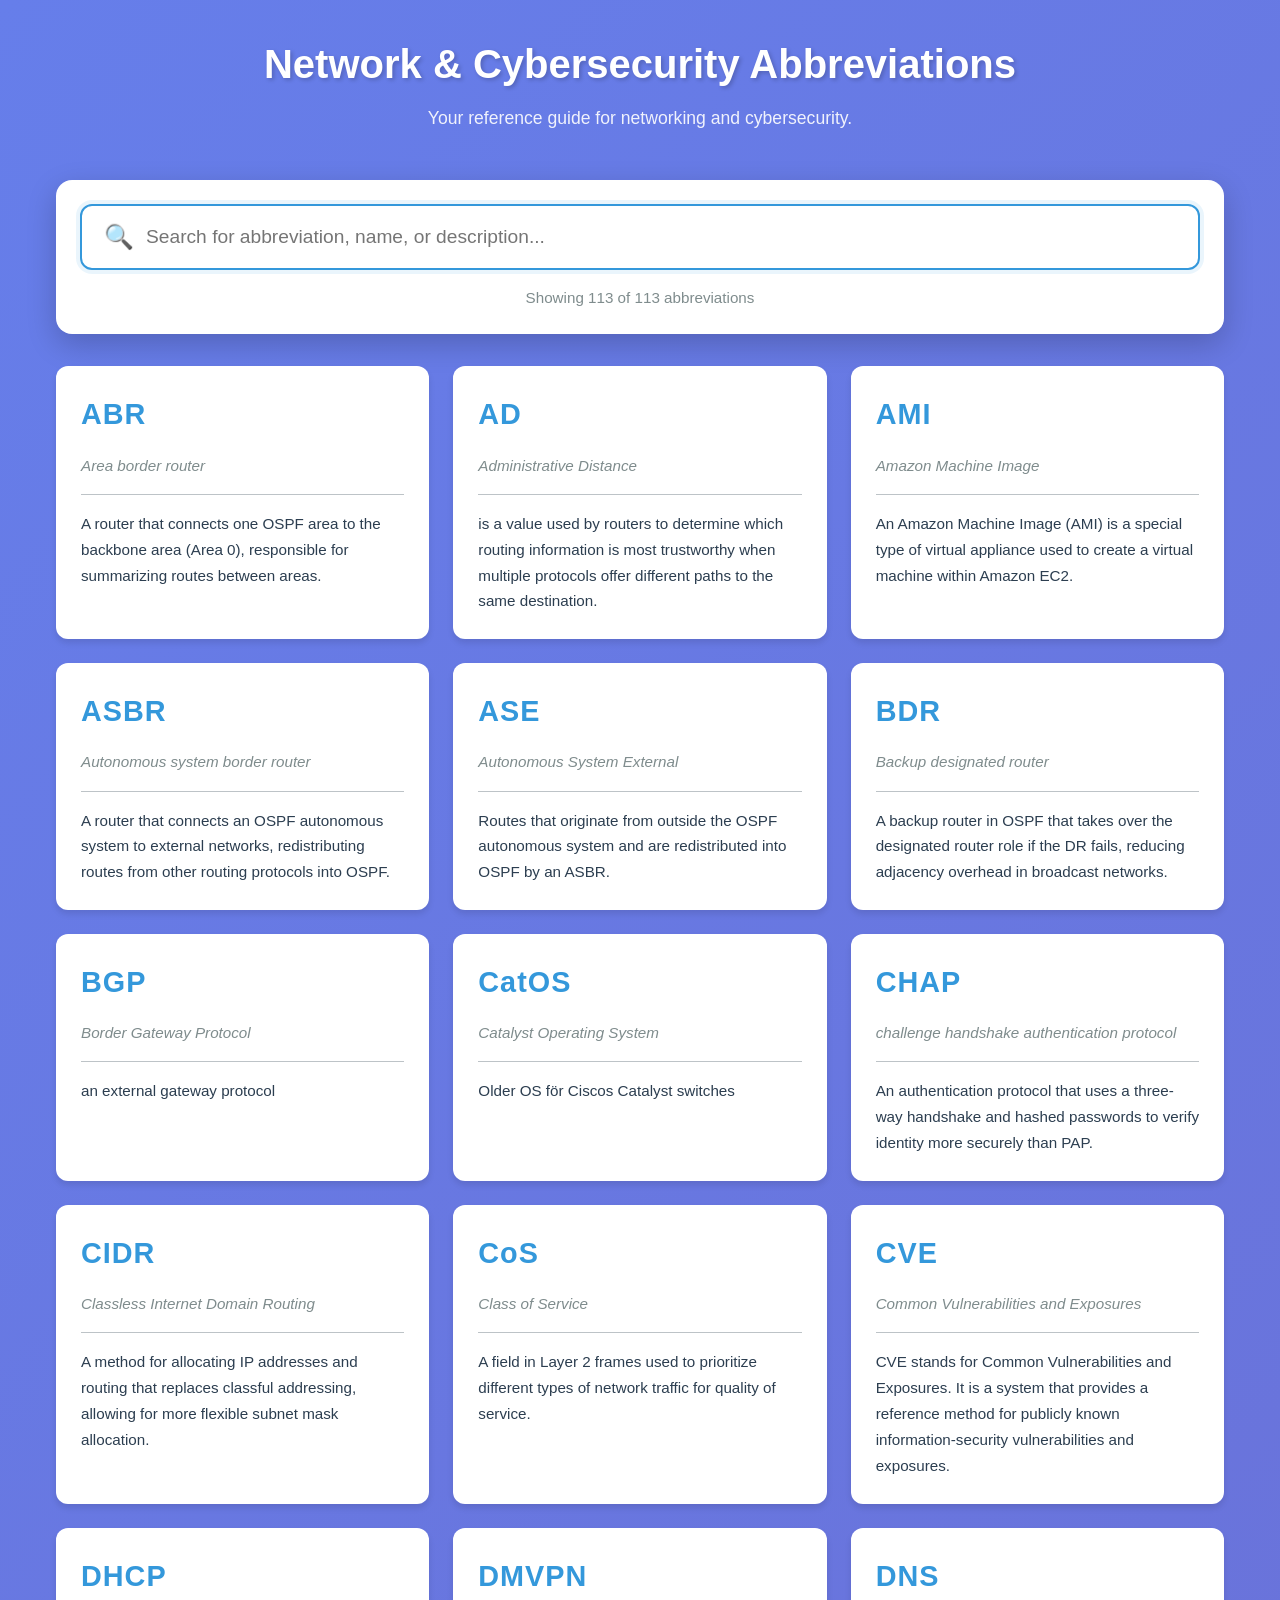
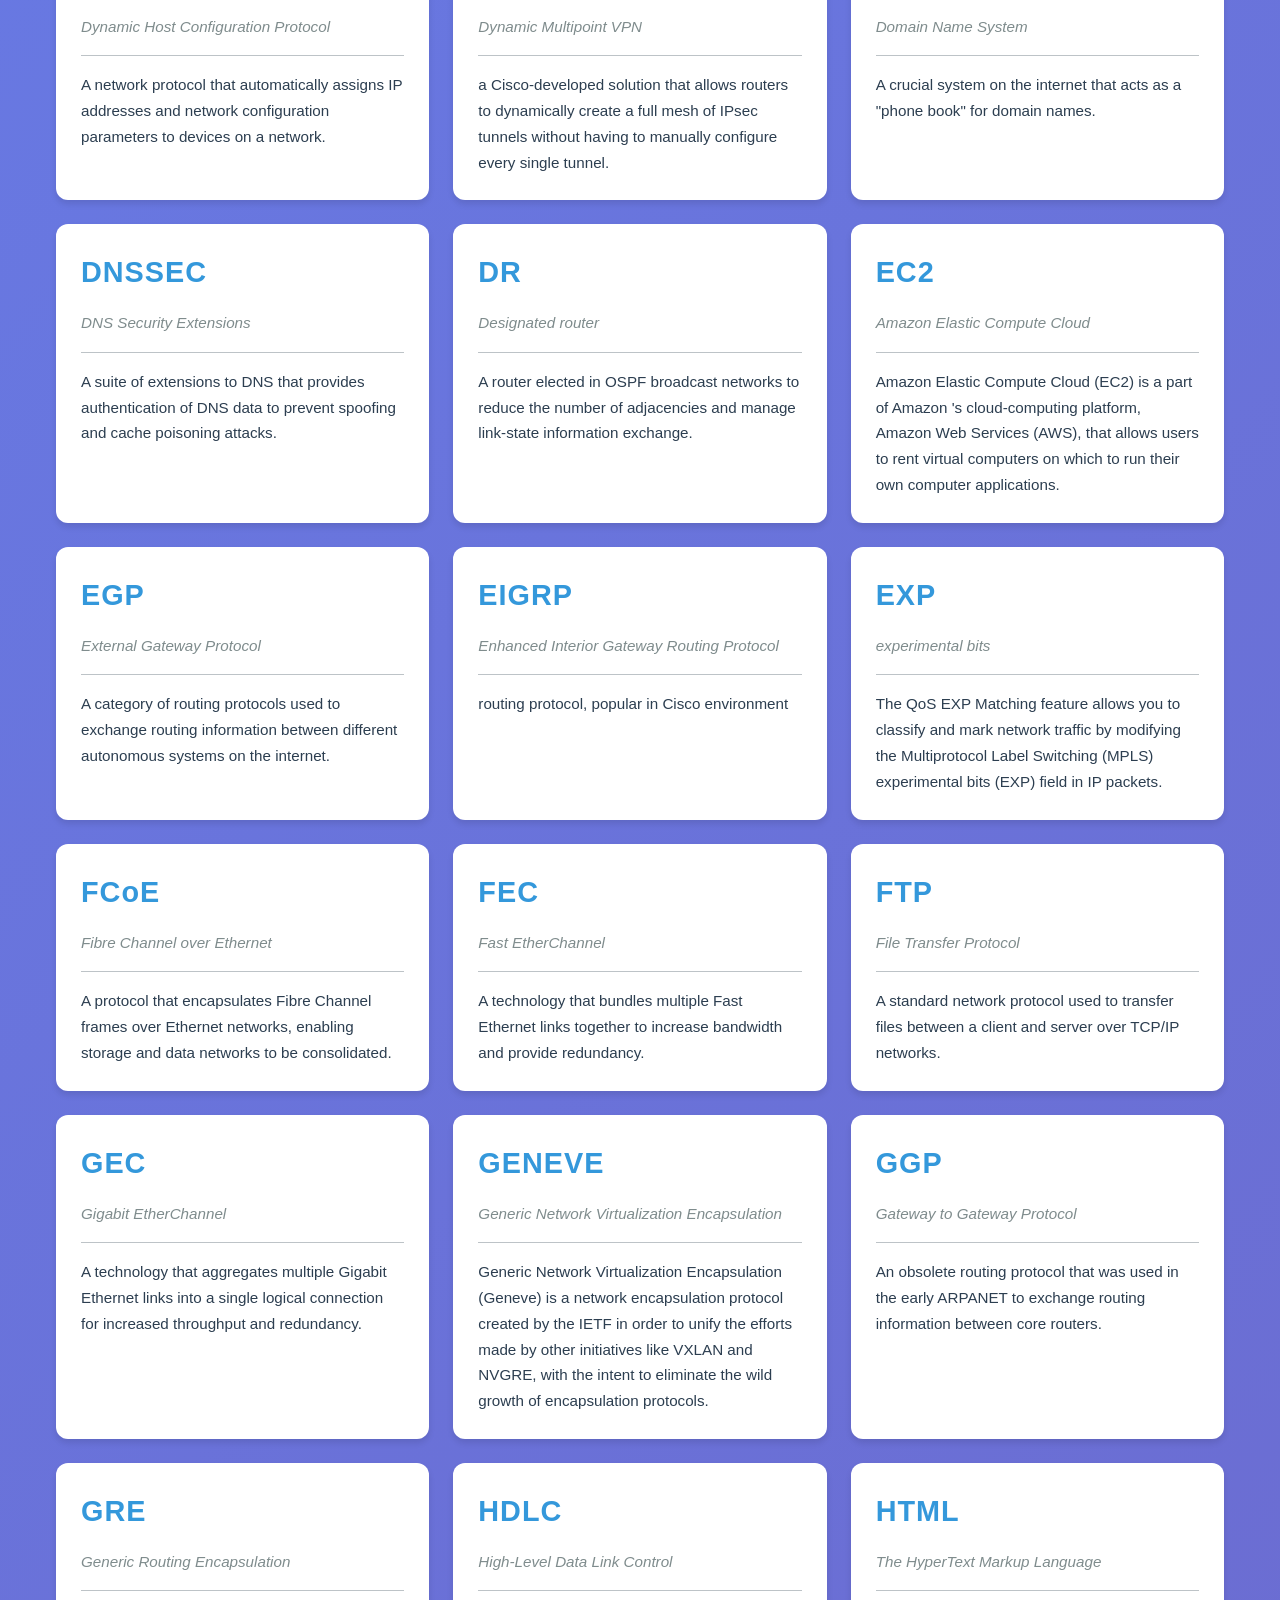
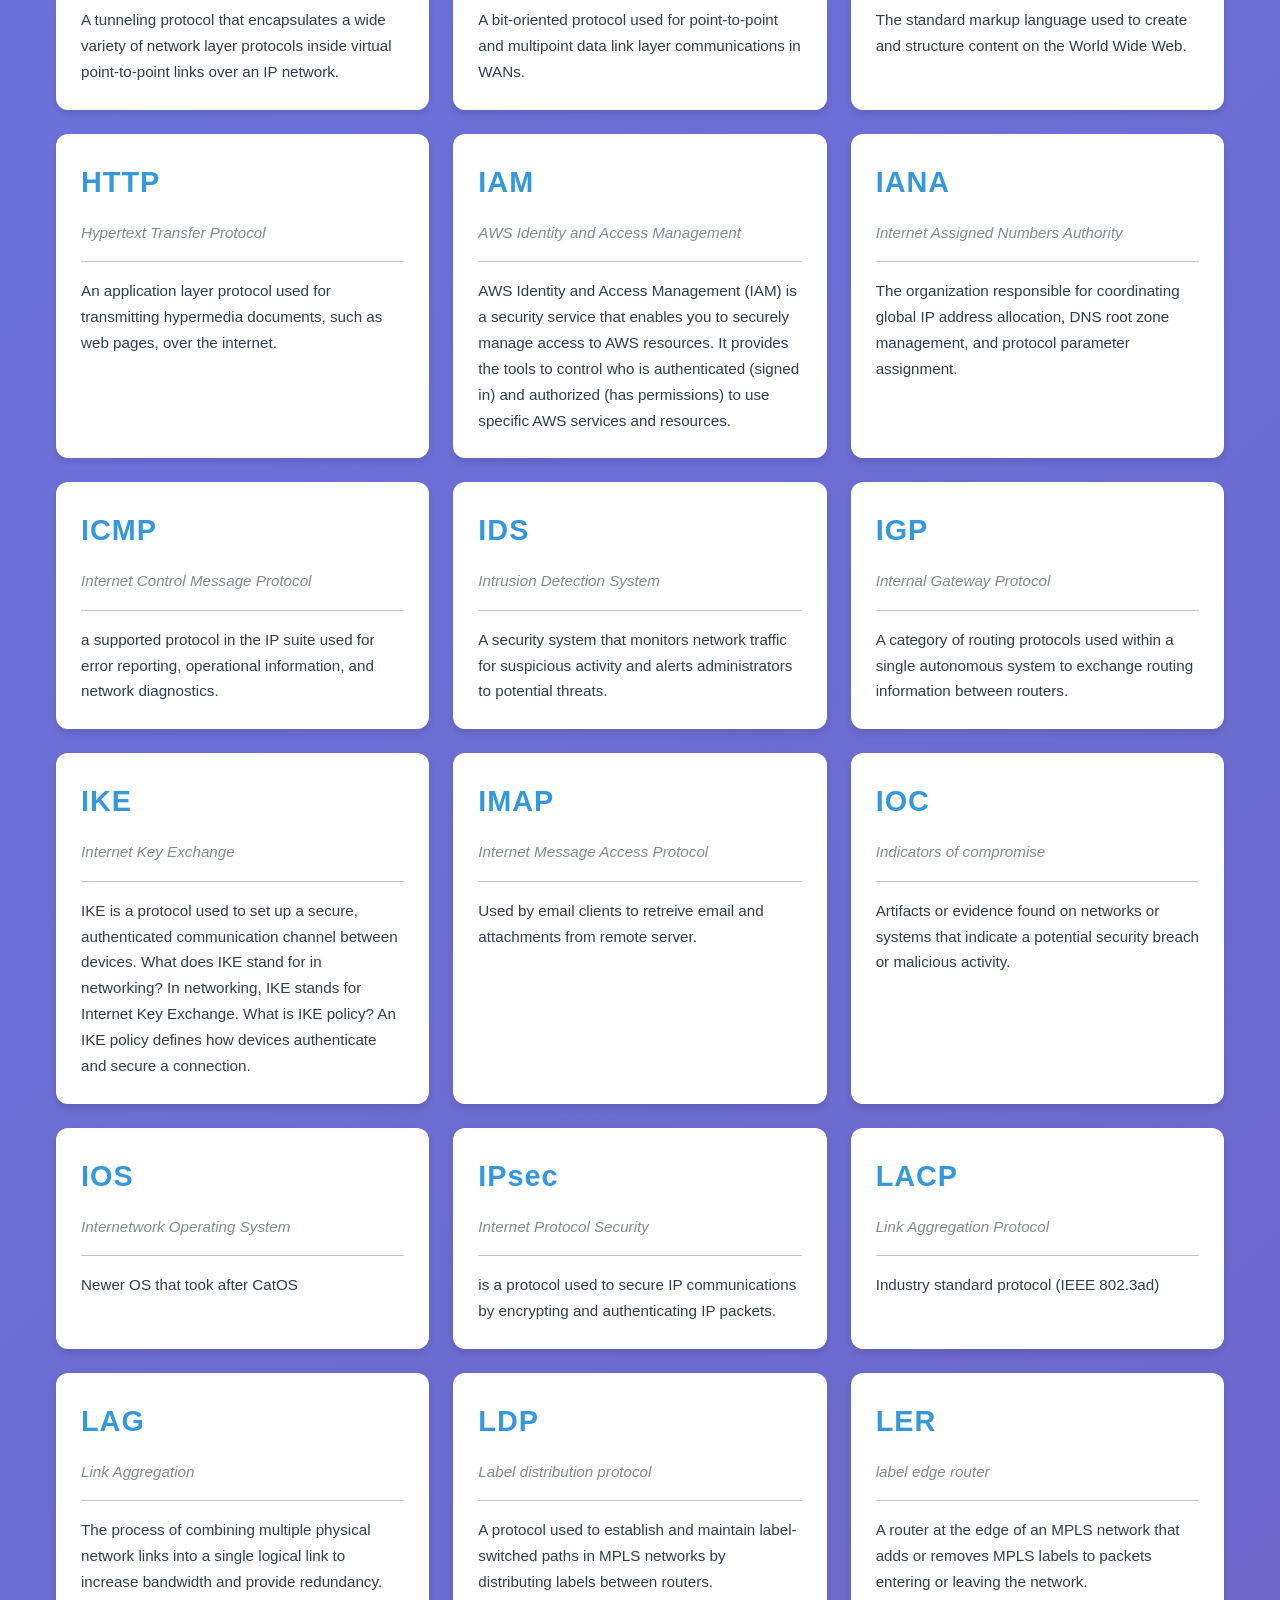
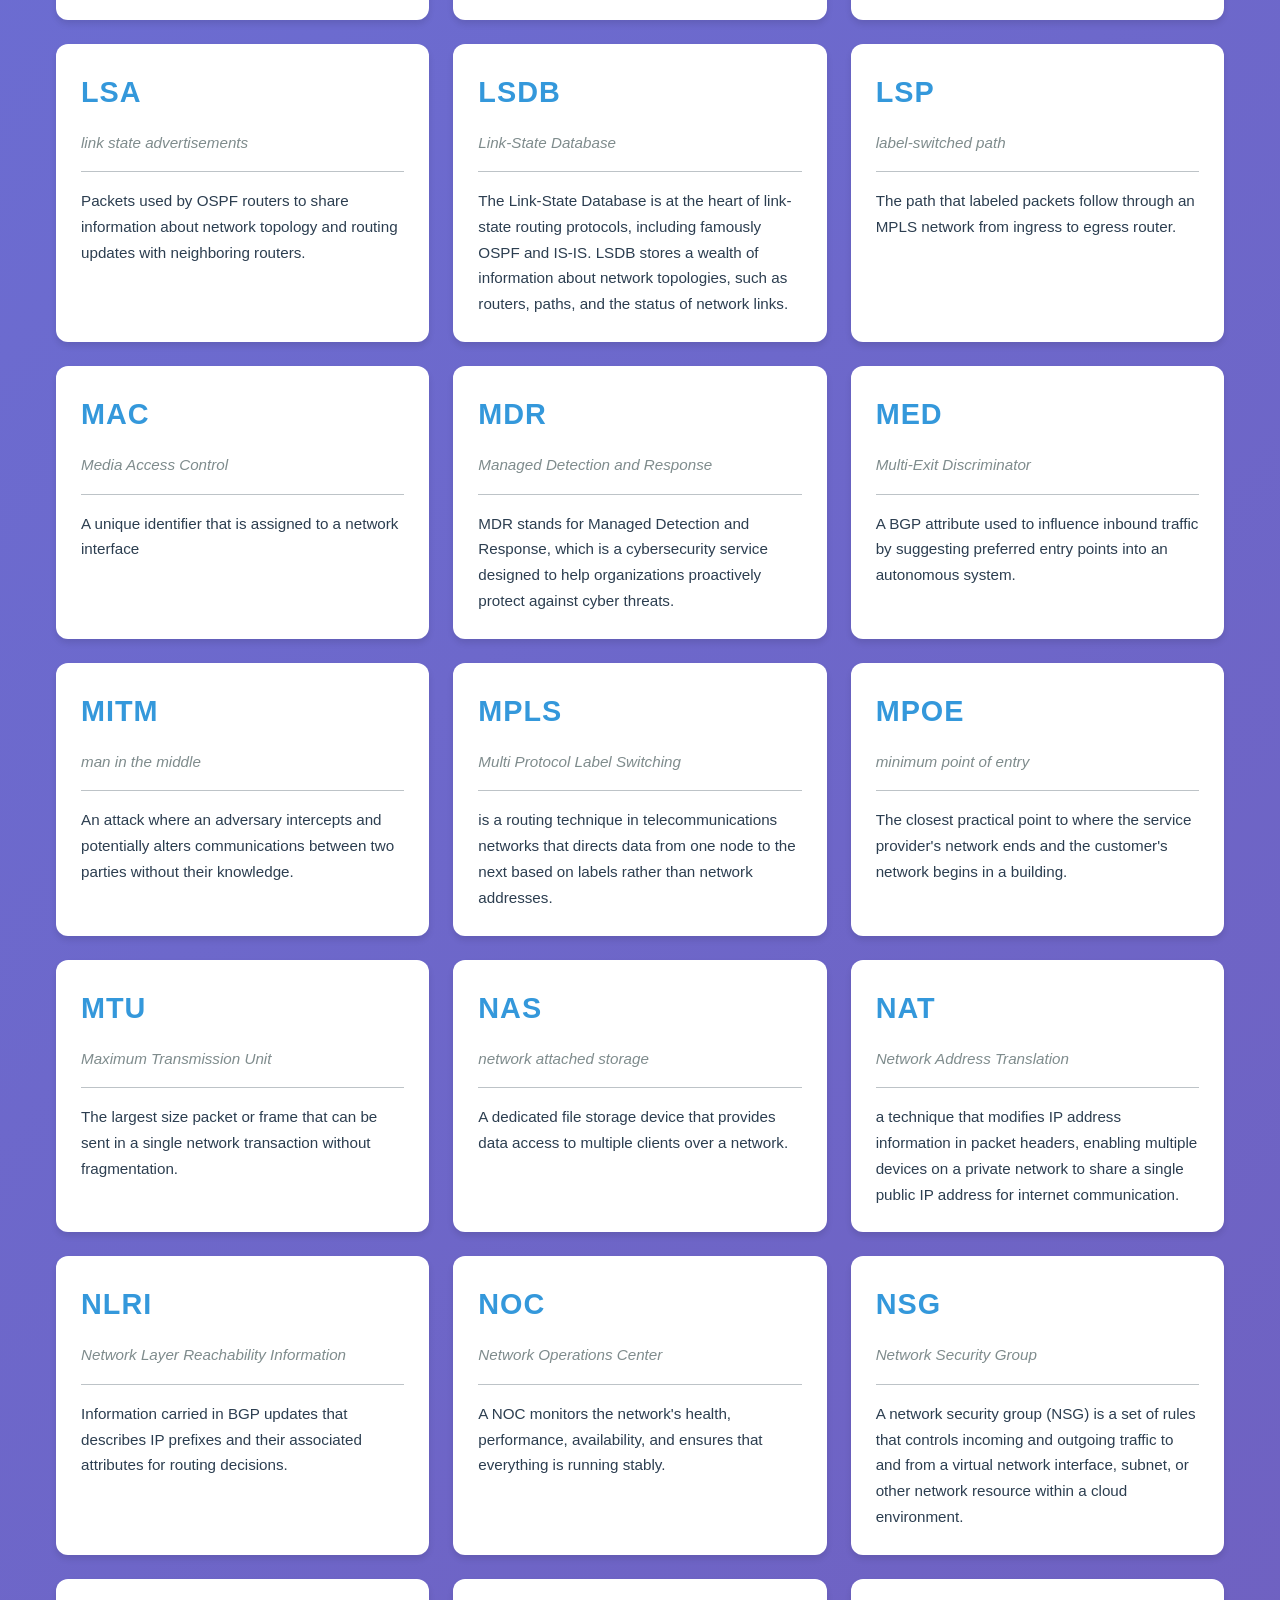
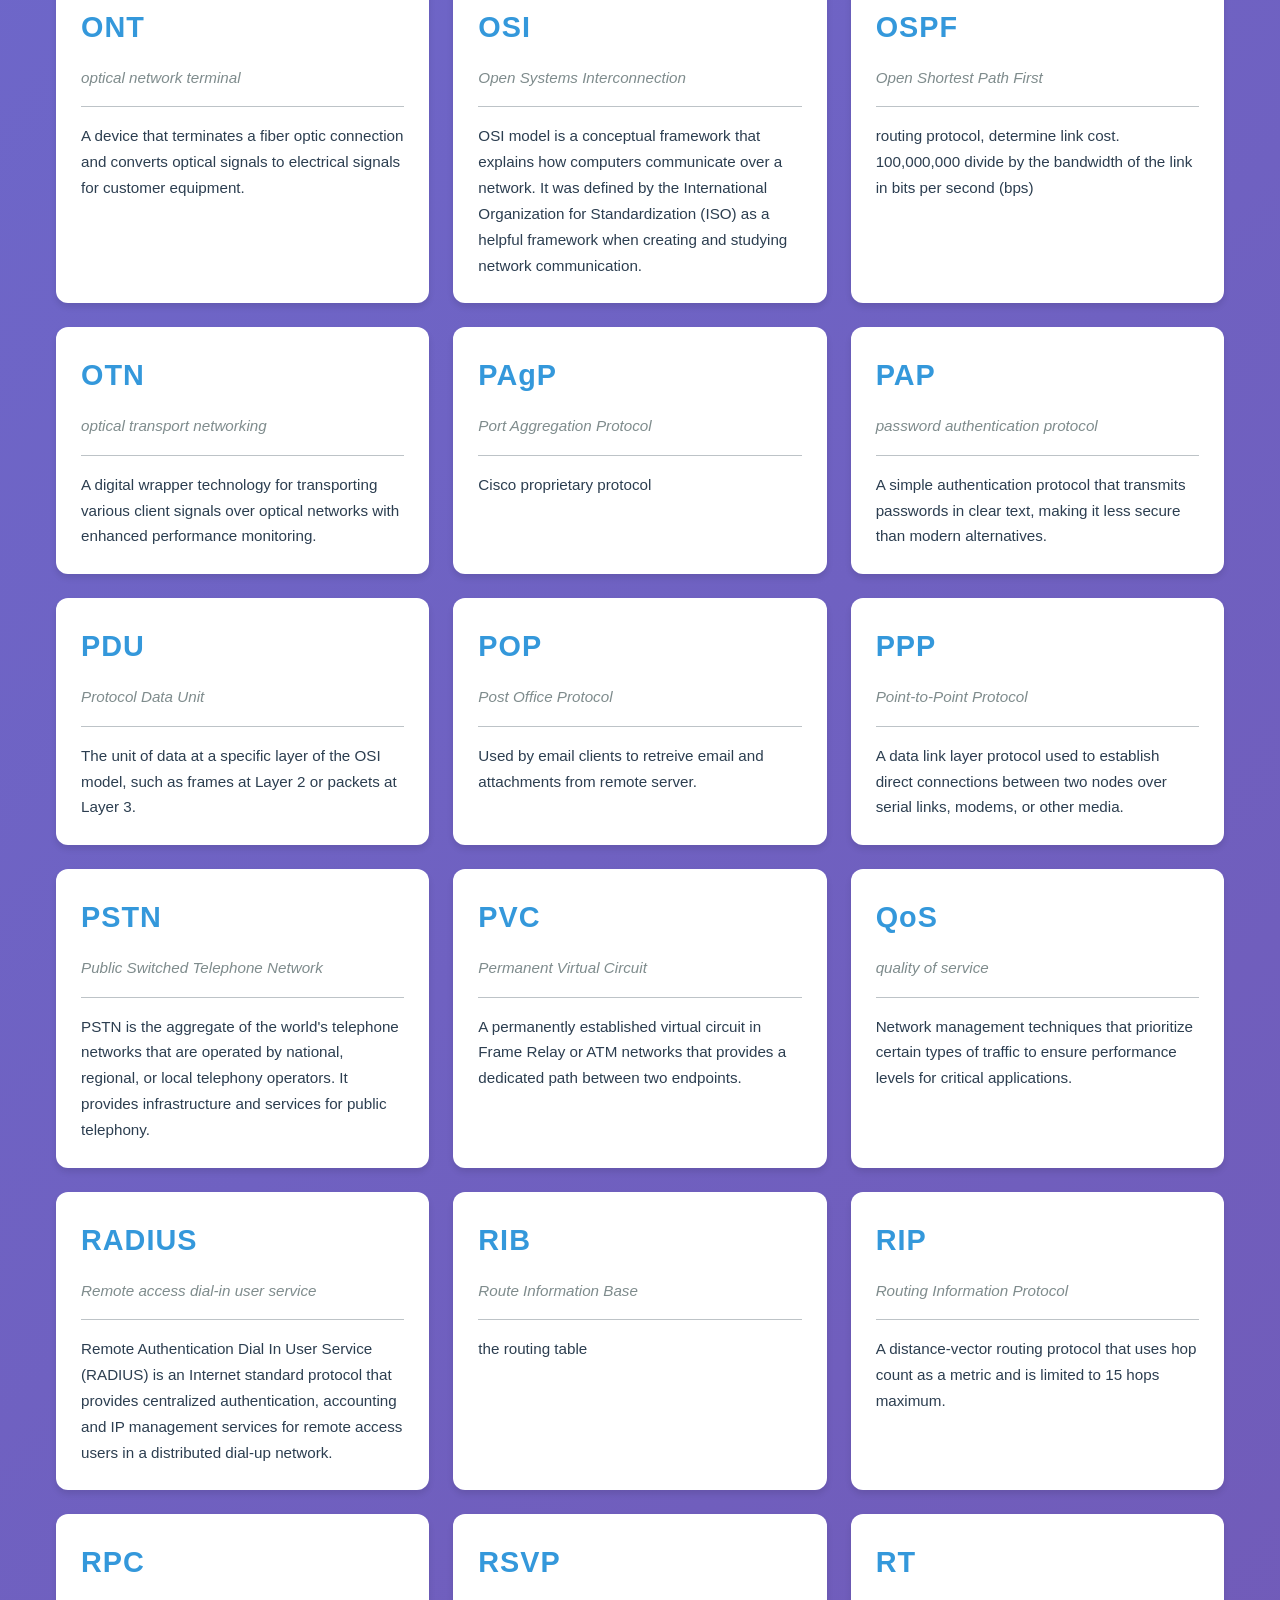
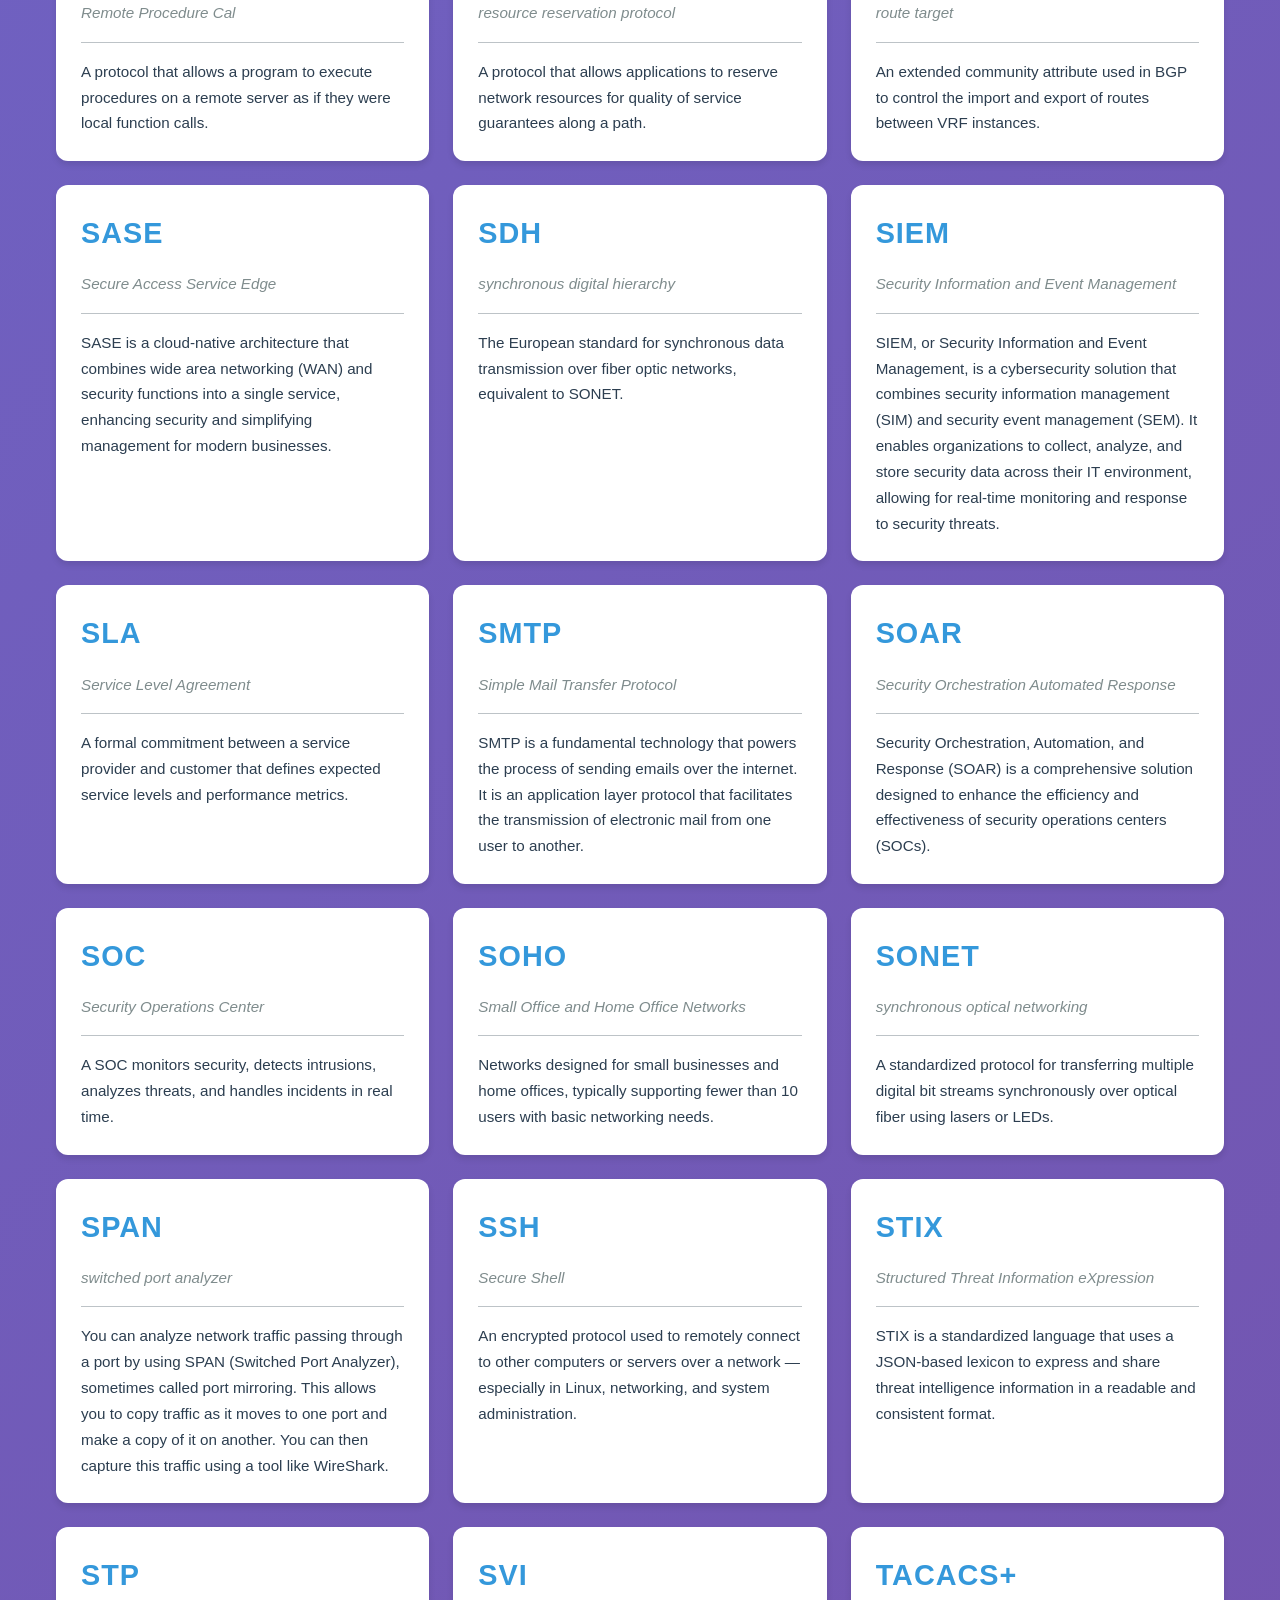
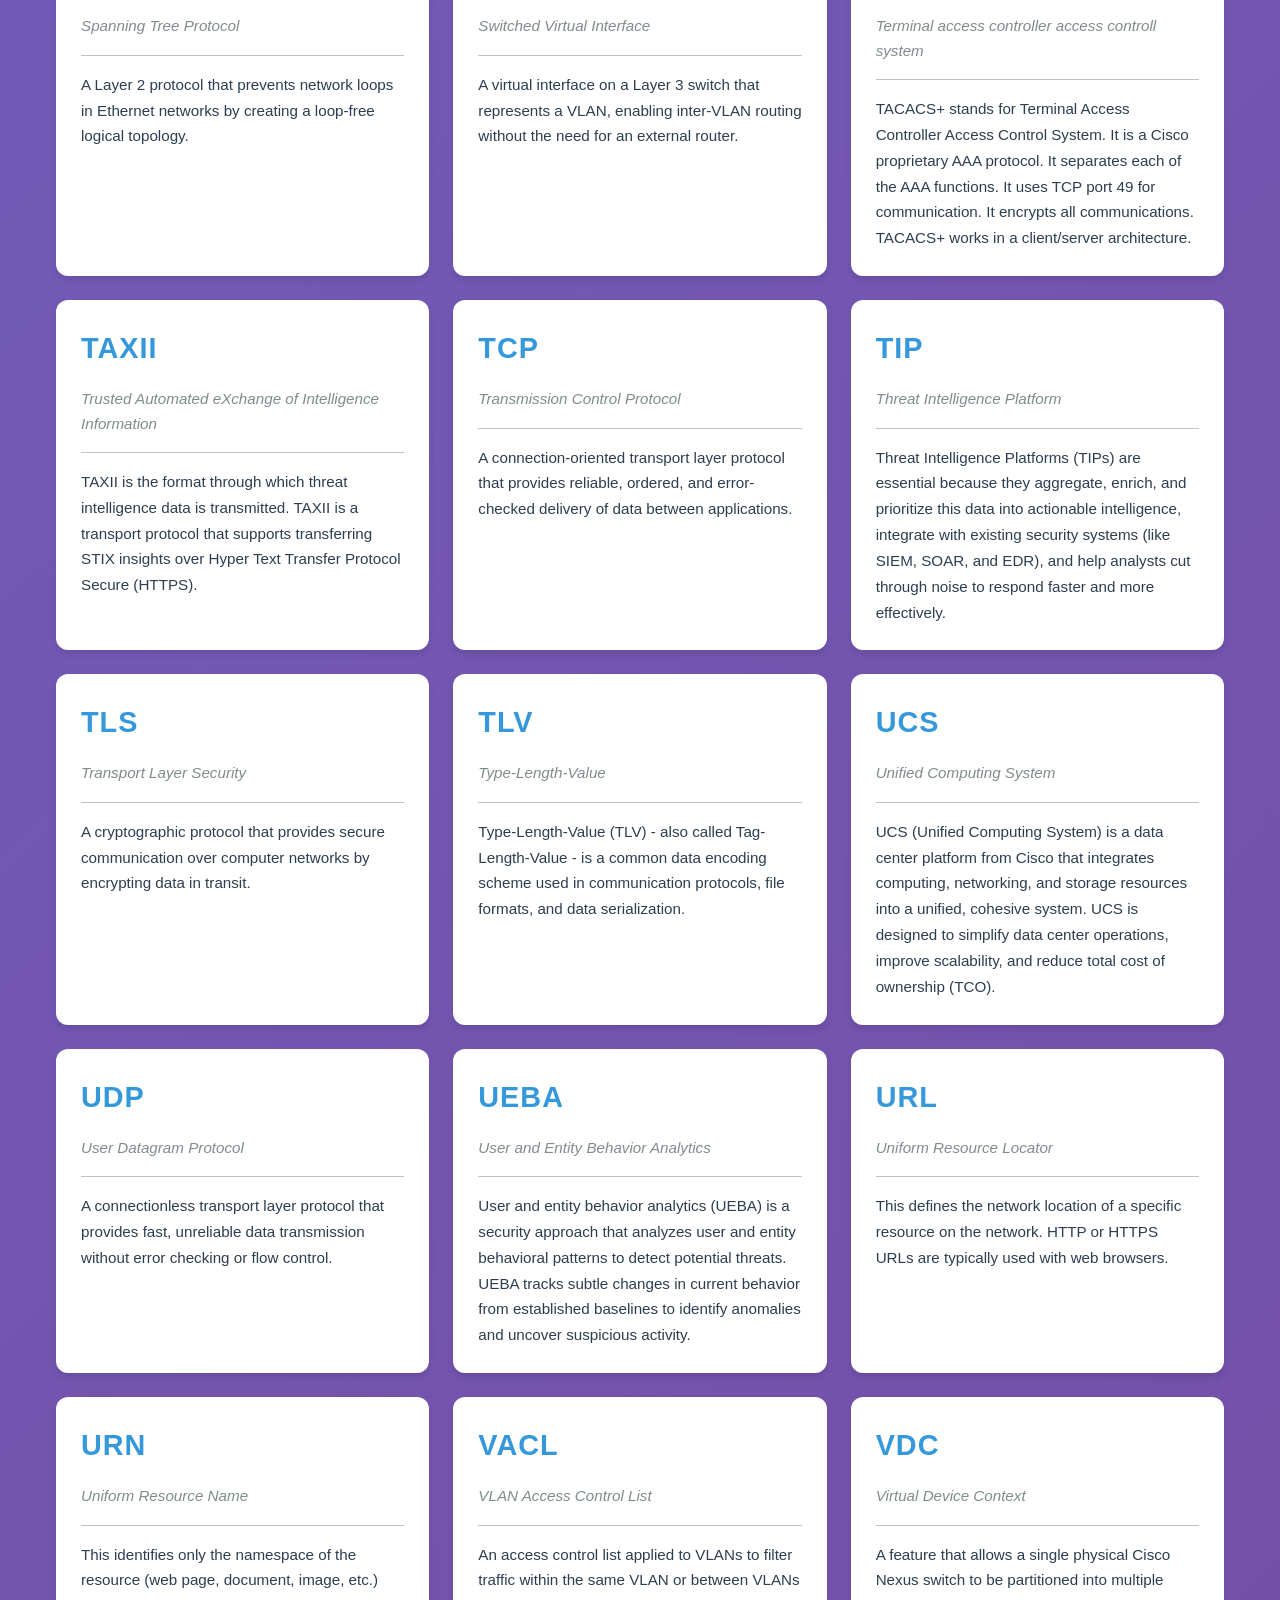
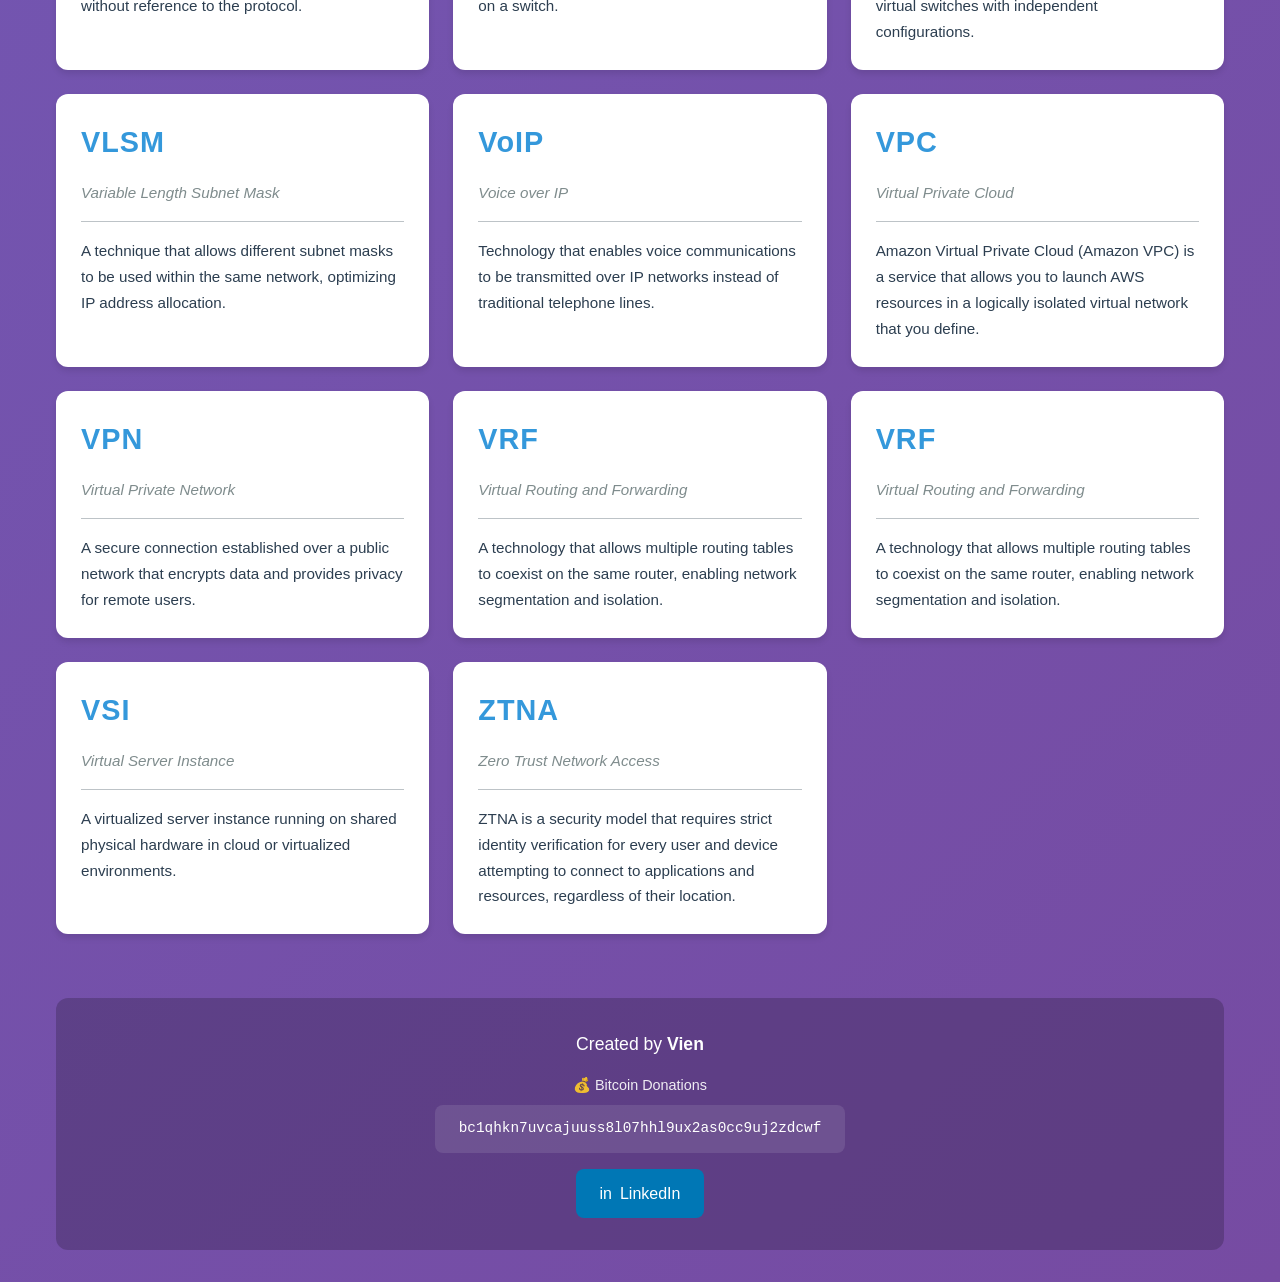
==== index2.html @ 2eff8851 "Added index2.html without js frameworks" ====
<!DOCTYPE html>
<html lang="en">
<head>
    <meta charset="UTF-8">
    <meta name="viewport" content="width=device-width, initial-scale=1.0">
    <meta name="description" content="Search and find explanations of networking and cybersecurity abbreviations. Your complete reference guide.">
    <title>Network & Cybersecurity Abbreviations</title>
    <style>
        * {
            margin: 0;
            padding: 0;
            box-sizing: border-box;
        }

        :root {
            --primary-color: #2c3e50;
            --secondary-color: #34495e;
            --accent-color: #3498db;
            --background: #ecf0f1;
            --card-background: #ffffff;
            --text-primary: #2c3e50;
            --text-secondary: #7f8c8d;
            --border-color: #bdc3c7;
            --shadow: rgba(0, 0, 0, 0.1);
            --hover-shadow: rgba(52, 152, 219, 0.15);
        }

        body {
            font-family: -apple-system, BlinkMacSystemFont, 'Segoe UI', 'Roboto', 'Oxygen', 'Ubuntu', 'Cantarell', sans-serif;
            background: linear-gradient(135deg, #667eea 0%, #764ba2 100%);
            min-height: 100vh;
            color: var(--text-primary);
            line-height: 1.6;
        }

        .container {
            max-width: 1200px;
            margin: 0 auto;
            padding: 2rem 1rem;
        }

        header {
            text-align: center;
            margin-bottom: 3rem;
            color: white;
        }

        h1 {
            font-size: 2.5rem;
            font-weight: 700;
            margin-bottom: 0.5rem;
            text-shadow: 2px 2px 4px rgba(0, 0, 0, 0.2);
        }

        .subtitle {
            font-size: 1.1rem;
            opacity: 0.9;
            font-weight: 300;
        }

        .search-container {
            margin-bottom: 2rem;
            background: white;
            border-radius: 16px;
            padding: 1.5rem;
            box-shadow: 0 10px 30px rgba(0, 0, 0, 0.2);
        }

        .search-wrapper {
            position: relative;
            display: flex;
            align-items: center;
        }

        .search-icon {
            position: absolute;
            left: 1.5rem;
            color: var(--text-secondary);
            font-size: 1.5rem;
            pointer-events: none;
        }

        input[type="text"] {
            width: 100%;
            padding: 1.25rem 1.5rem 1.25rem 4rem;
            font-size: 1.2rem;
            border: 2px solid var(--border-color);
            border-radius: 12px;
            outline: none;
            transition: all 0.3s ease;
            background: var(--background);
        }

        input[type="text"]:focus {
            border-color: var(--accent-color);
            background: white;
            box-shadow: 0 0 0 4px rgba(52, 152, 219, 0.1);
        }

        .results-info {
            margin-top: 1rem;
            color: var(--text-secondary);
            font-size: 0.95rem;
            text-align: center;
        }

        .results-container {
            display: grid;
            grid-template-columns: repeat(auto-fill, minmax(350px, 1fr));
            gap: 1.5rem;
        }

        .card {
            background: var(--card-background);
            border-radius: 12px;
            padding: 1.5rem;
            box-shadow: 0 4px 6px var(--shadow);
            transition: all 0.3s ease;
            border: 1px solid transparent;
            opacity: 0;
            animation: slideIn 0.4s ease forwards;
        }

        @keyframes slideIn {
            to {
                opacity: 1;
                transform: translateY(0);
            }
        }

        .card:hover {
            transform: translateY(-4px);
            box-shadow: 0 8px 16px var(--hover-shadow);
            border-color: var(--accent-color);
        }

        .abbreviation {
            font-size: 1.8rem;
            font-weight: 700;
            color: var(--accent-color);
            letter-spacing: 1px;
            margin-bottom: 1rem;
        }

        .stands-for {
            font-size: 0.95rem;
            color: var(--text-secondary);
            font-style: italic;
            margin-bottom: 1rem;
            padding-bottom: 1rem;
            border-bottom: 1px solid var(--border-color);
        }

        .meaning {
            color: var(--text-primary);
            font-size: 0.95rem;
            line-height: 1.7;
        }

        .no-results {
            text-align: center;
            padding: 4rem 2rem;
            color: white;
            font-size: 1.2rem;
        }

        .no-results-icon {
            font-size: 4rem;
            margin-bottom: 1rem;
            opacity: 0.5;
        }

        .loading {
            text-align: center;
            padding: 4rem 2rem;
            color: white;
            font-size: 1.2rem;
        }

        .spinner {
            border: 4px solid rgba(255, 255, 255, 0.3);
            border-top: 4px solid white;
            border-radius: 50%;
            width: 50px;
            height: 50px;
            animation: spin 1s linear infinite;
            margin: 0 auto 1rem;
        }

        @keyframes spin {
            0% { transform: rotate(0deg); }
            100% { transform: rotate(360deg); }
        }

        .error {
            text-align: center;
            padding: 4rem 2rem;
            color: white;
            font-size: 1.2rem;
        }

        .error-icon {
            font-size: 4rem;
            margin-bottom: 1rem;
        }

        footer {
            margin-top: 4rem;
            padding: 2rem 1rem;
            text-align: center;
            color: white;
            background: rgba(0, 0, 0, 0.2);
            border-radius: 12px;
        }

        .footer-content {
            display: flex;
            flex-direction: column;
            gap: 1rem;
            align-items: center;
        }

        .creator {
            font-size: 1.1rem;
            font-weight: 500;
        }

        .donation-section {
            display: flex;
            flex-direction: column;
            gap: 0.5rem;
            align-items: center;
        }

        .bitcoin-address {
            background: rgba(255, 255, 255, 0.1);
            padding: 0.75rem 1.5rem;
            border-radius: 8px;
            font-family: 'Courier New', monospace;
            font-size: 0.9rem;
            word-break: break-all;
            max-width: 500px;
            cursor: pointer;
            transition: all 0.3s ease;
        }

        .bitcoin-address:hover {
            background: rgba(255, 255, 255, 0.2);
            transform: scale(1.02);
        }

        .linkedin-link {
            color: white;
            text-decoration: none;
            padding: 0.75rem 1.5rem;
            background: #0077b5;
            border-radius: 8px;
            transition: all 0.3s ease;
            display: inline-flex;
            align-items: center;
            gap: 0.5rem;
            font-weight: 500;
        }

        .linkedin-link:hover {
            background: #005885;
            transform: translateY(-2px);
            box-shadow: 0 4px 12px rgba(0, 119, 181, 0.4);
        }

        @media (max-width: 768px) {
            h1 {
                font-size: 2rem;
            }

            .results-container {
                grid-template-columns: 1fr;
            }

            input[type="text"] {
                font-size: 1rem;
            }

            .abbreviation {
                font-size: 1.5rem;
            }
        }

        mark {
            background: linear-gradient(120deg, #ffd700 0%, #ffed4e 100%);
            padding: 0 4px;
            border-radius: 3px;
            font-weight: 600;
        }

        .hidden {
            display: none;
        }
    </style>
</head>
<body>
    <div class="container">
        <header>
            <h1>Network & Cybersecurity Abbreviations</h1>
            <p class="subtitle">Your reference guide for networking and cybersecurity.</p>
        </header>

        <div class="search-container">
            <div class="search-wrapper">
                <span class="search-icon">🔍</span>
                <input
                    type="text"
                    id="searchInput"
                    placeholder="Search for abbreviation, name, or description..."
                    autocomplete="off"
                    autofocus
                >
            </div>
            <div class="results-info" id="resultsInfo">
                Showing 0 of 0 abbreviations
            </div>
        </div>

        <div class="loading" id="loading">
            <div class="spinner"></div>
            <p>Loading abbreviations...</p>
        </div>

        <div class="error hidden" id="error">
            <div class="error-icon">⚠️</div>
            <p>Failed to load data. Please refresh the page.</p>
        </div>

        <div class="results-container hidden" id="resultsContainer"></div>

        <div class="no-results hidden" id="noResults">
            <div class="no-results-icon">🔎</div>
            <p>No results found for "<span id="searchTermDisplay"></span>"</p>
            <p style="font-size: 0.9rem; margin-top: 0.5rem; opacity: 0.8;">
                Try searching for another abbreviation or term
            </p>
        </div>

        <footer>
            <div class="footer-content">
                <div class="creator">
                    Created by <strong>Vien</strong>
                </div>
                
                <div class="donation-section">
                    <div style="font-size: 0.9rem; opacity: 0.9;">
                        💰 Bitcoin Donations
                    </div>
                    <div 
                        class="bitcoin-address"
                        id="btcAddress"
                        title="Click to copy"
                    >
                        bc1qhkn7uvcajuuss8l07hhl9ux2as0cc9uj2zdcwf
                    </div>
                </div>

                <a 
                    href="https://www.linkedin.com/in/vien-hoang-5077bb96/" 
                    target="_blank" 
                    rel="noopener noreferrer"
                    class="linkedin-link"
                >
                    <span>in</span>
                    LinkedIn
                </a>
            </div>
        </footer>
    </div>

    <script>
        // DOM elements
        const searchInput = document.getElementById('searchInput');
        const resultsContainer = document.getElementById('resultsContainer');
        const resultsInfo = document.getElementById('resultsInfo');
        const noResults = document.getElementById('noResults');
        const searchTermDisplay = document.getElementById('searchTermDisplay');
        const btcAddress = document.getElementById('btcAddress');
        const loading = document.getElementById('loading');
        const error = document.getElementById('error');

        let ABBREVIATIONS_DATA = [];
        let filteredData = [];

        // Fetch data from external JSON file
        async function loadData() {
            try {
                const response = await fetch('network_abbr.json');
                
                if (!response.ok) {
                    throw new Error('Failed to load data');
                }
                
                ABBREVIATIONS_DATA = await response.json();
                filteredData = ABBREVIATIONS_DATA;
                
                // Hide loading, show results
                loading.classList.add('hidden');
                resultsContainer.classList.remove('hidden');
                
                // Initial render
                renderResults(ABBREVIATIONS_DATA);
                
            } catch (err) {
                console.error('Error loading data:', err);
                loading.classList.add('hidden');
                error.classList.remove('hidden');
            }
        }

        // Highlight matching text
        function highlightText(text, search) {
            if (!search) return text;
            const regex = new RegExp(`(${search})`, 'gi');
            return text.replace(regex, '<mark>$1</mark>');
        }

        // Render cards
        function renderResults(data, searchTerm = '') {
            resultsContainer.innerHTML = '';
            
            if (data.length === 0) {
                resultsContainer.classList.add('hidden');
                noResults.classList.remove('hidden');
                searchTermDisplay.textContent = searchTerm;
                return;
            }

            resultsContainer.classList.remove('hidden');
            noResults.classList.add('hidden');

            const fragment = document.createDocumentFragment();
            
            data.forEach((item, index) => {
                const card = document.createElement('div');
                card.className = 'card';
                card.style.animationDelay = `${index * 0.05}s`;
                
                card.innerHTML = `
                    <div class="abbreviation">${highlightText(item['Network Abbreviation'], searchTerm)}</div>
                    <div class="stands-for">${highlightText(item['Stands For'], searchTerm)}</div>
                    <div class="meaning">${highlightText(item['Meaning'], searchTerm)}</div>
                `;
                
                fragment.appendChild(card);
            });

            resultsContainer.appendChild(fragment);
            resultsInfo.textContent = `Showing ${data.length} of ${ABBREVIATIONS_DATA.length} abbreviations`;
        }

        // Filter data based on search
        function filterData(searchTerm) {
            if (!searchTerm.trim()) {
                return ABBREVIATIONS_DATA;
            }

            const searchLower = searchTerm.toLowerCase();
            
            return ABBREVIATIONS_DATA.filter(item => {
                const abbr = item['Network Abbreviation'].toLowerCase();
                const standsFor = item['Stands For'].toLowerCase();
                const meaning = item['Meaning'].toLowerCase();
                
                return abbr.includes(searchLower) || 
                       standsFor.includes(searchLower) || 
                       meaning.includes(searchLower);
            });
        }

        // Debounce function for performance
        function debounce(func, wait) {
            let timeout;
            return function executedFunction(...args) {
                const later = () => {
                    clearTimeout(timeout);
                    func(...args);
                };
                clearTimeout(timeout);
                timeout = setTimeout(later, wait);
            };
        }

        // Search handler
        const handleSearch = debounce((e) => {
            const searchTerm = e.target.value;
            filteredData = filterData(searchTerm);
            renderResults(filteredData, searchTerm);
        }, 150);

        // Event listeners
        searchInput.addEventListener('input', handleSearch);

        // Bitcoin address copy
        btcAddress.addEventListener('click', async () => {
            try {
                await navigator.clipboard.writeText('bc1qhkn7uvcajuuss8l07hhl9ux2as0cc9uj2zdcwf');
                const originalText = btcAddress.textContent;
                btcAddress.textContent = '✓ Copied!';
                setTimeout(() => {
                    btcAddress.textContent = originalText;
                }, 2000);
            } catch (err) {
                alert('Bitcoin address copied!');
            }
        });

        // Load data on page load
        loadData();
    </script>
</body>
</html>
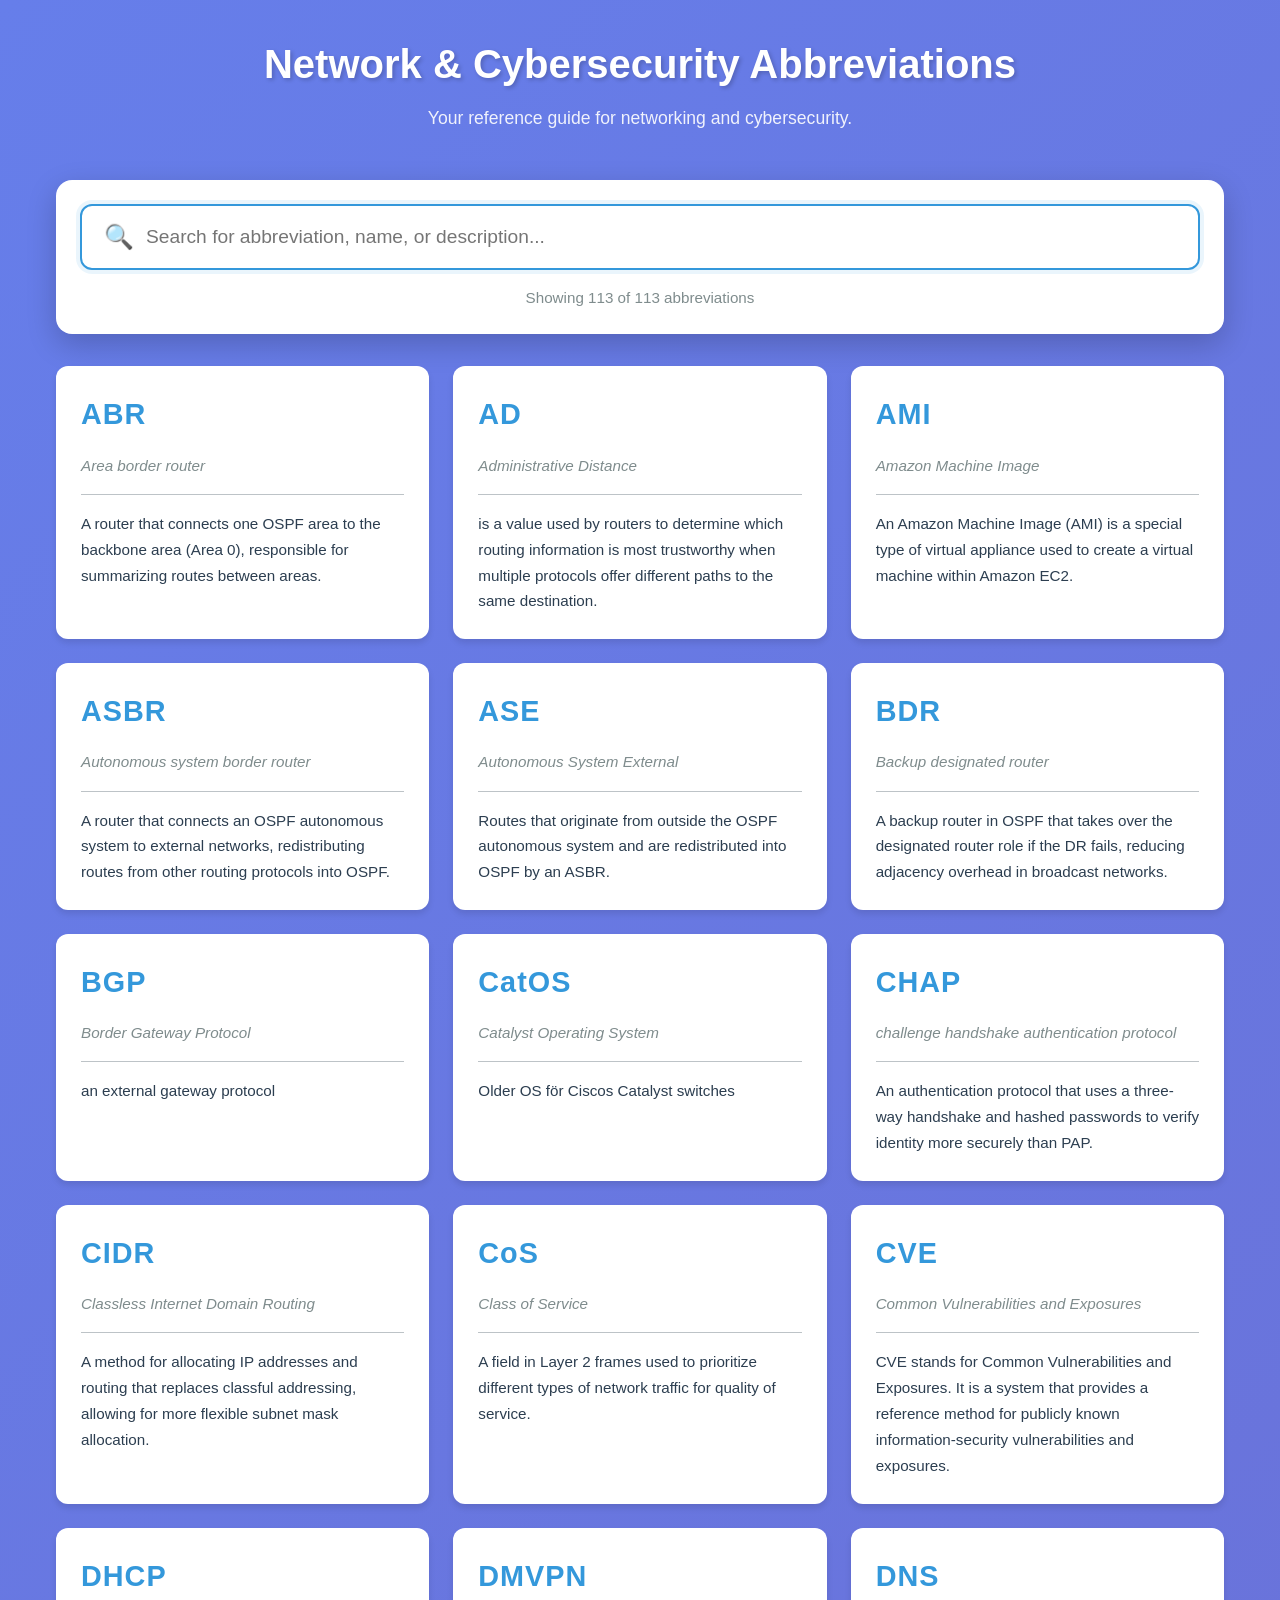
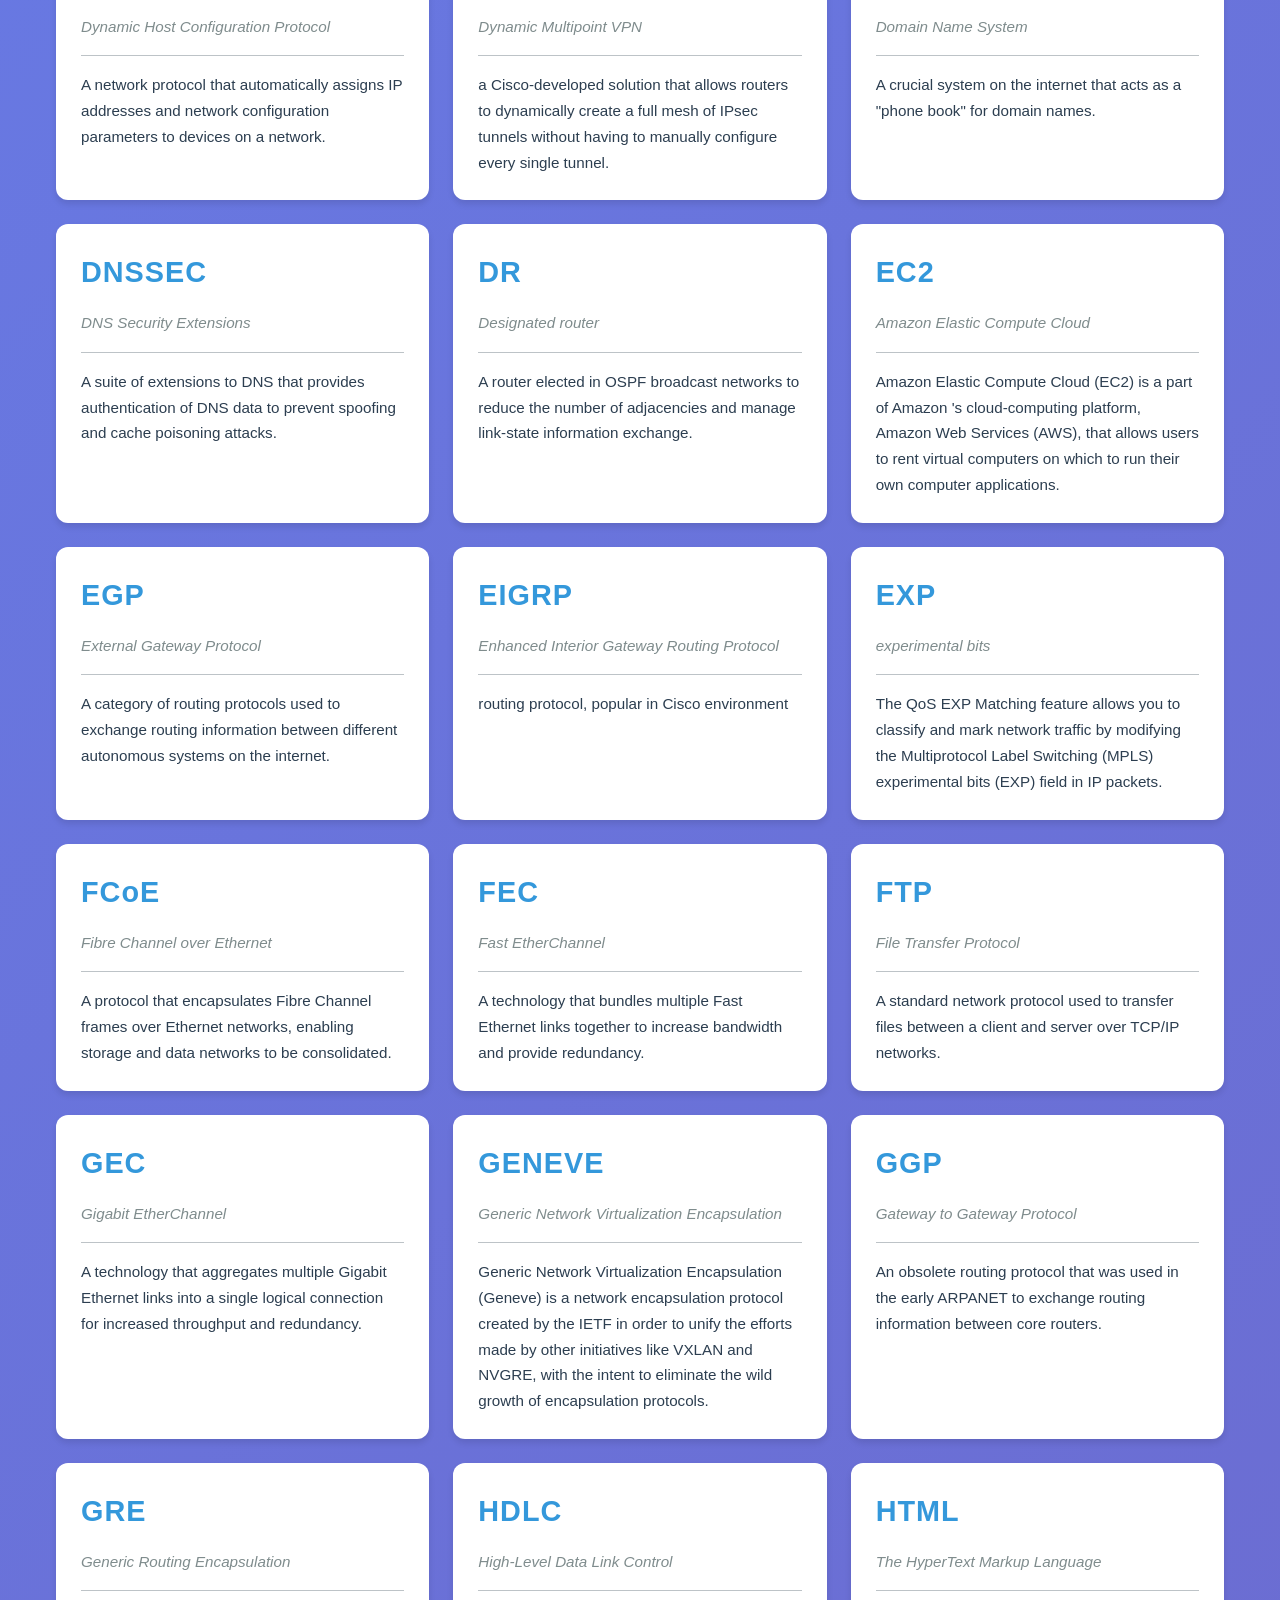
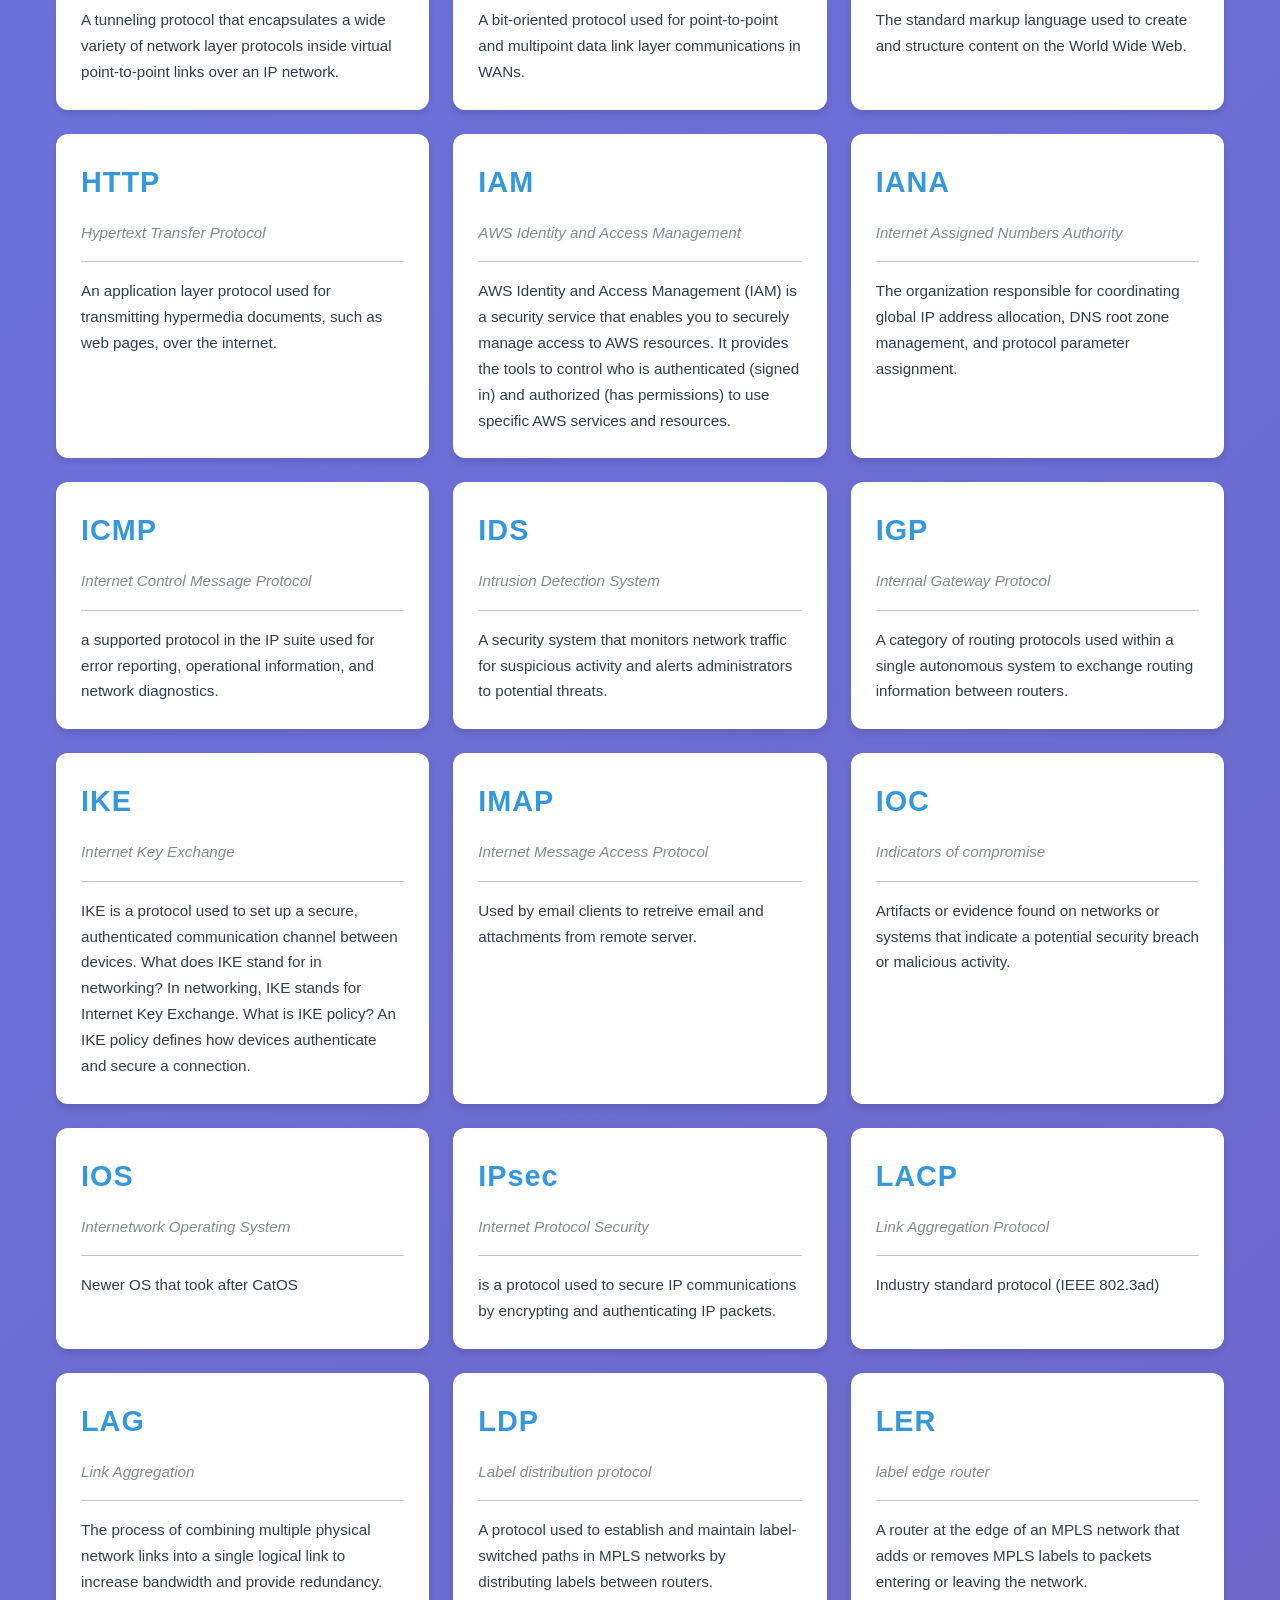
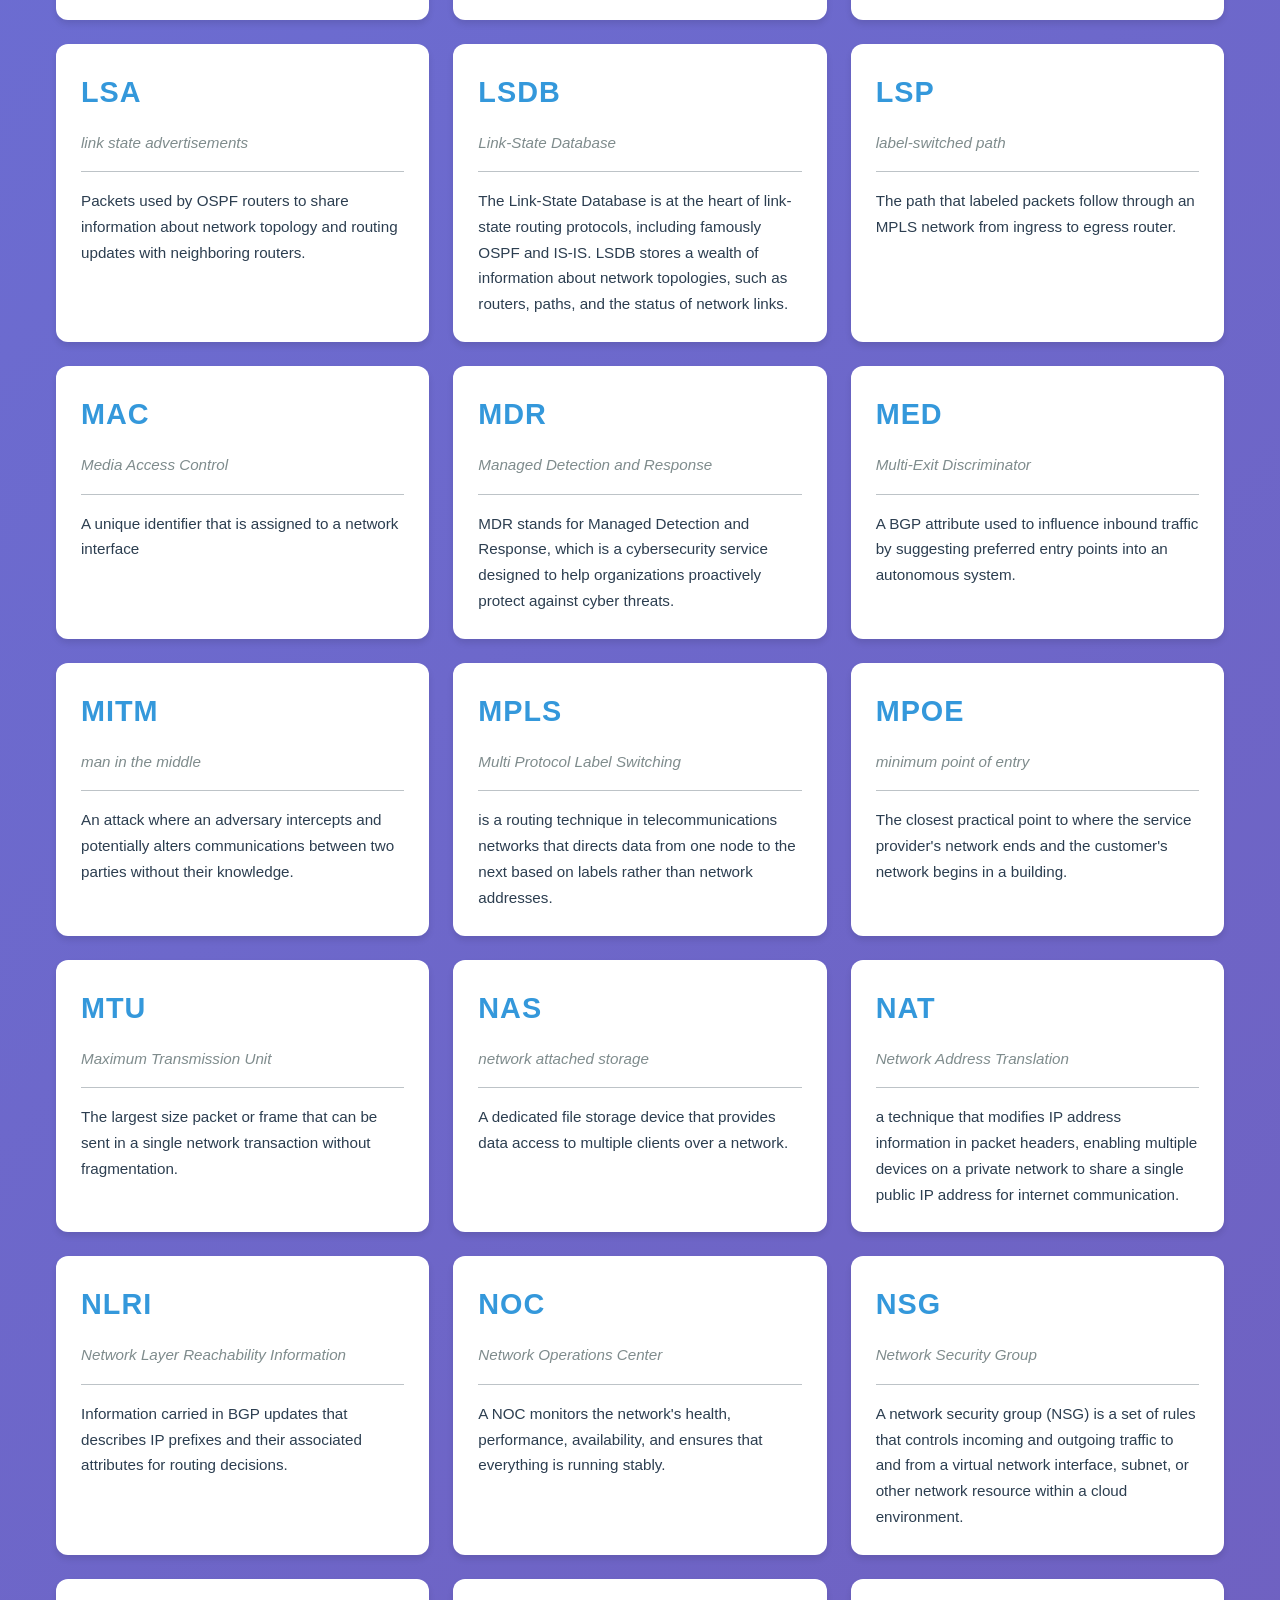
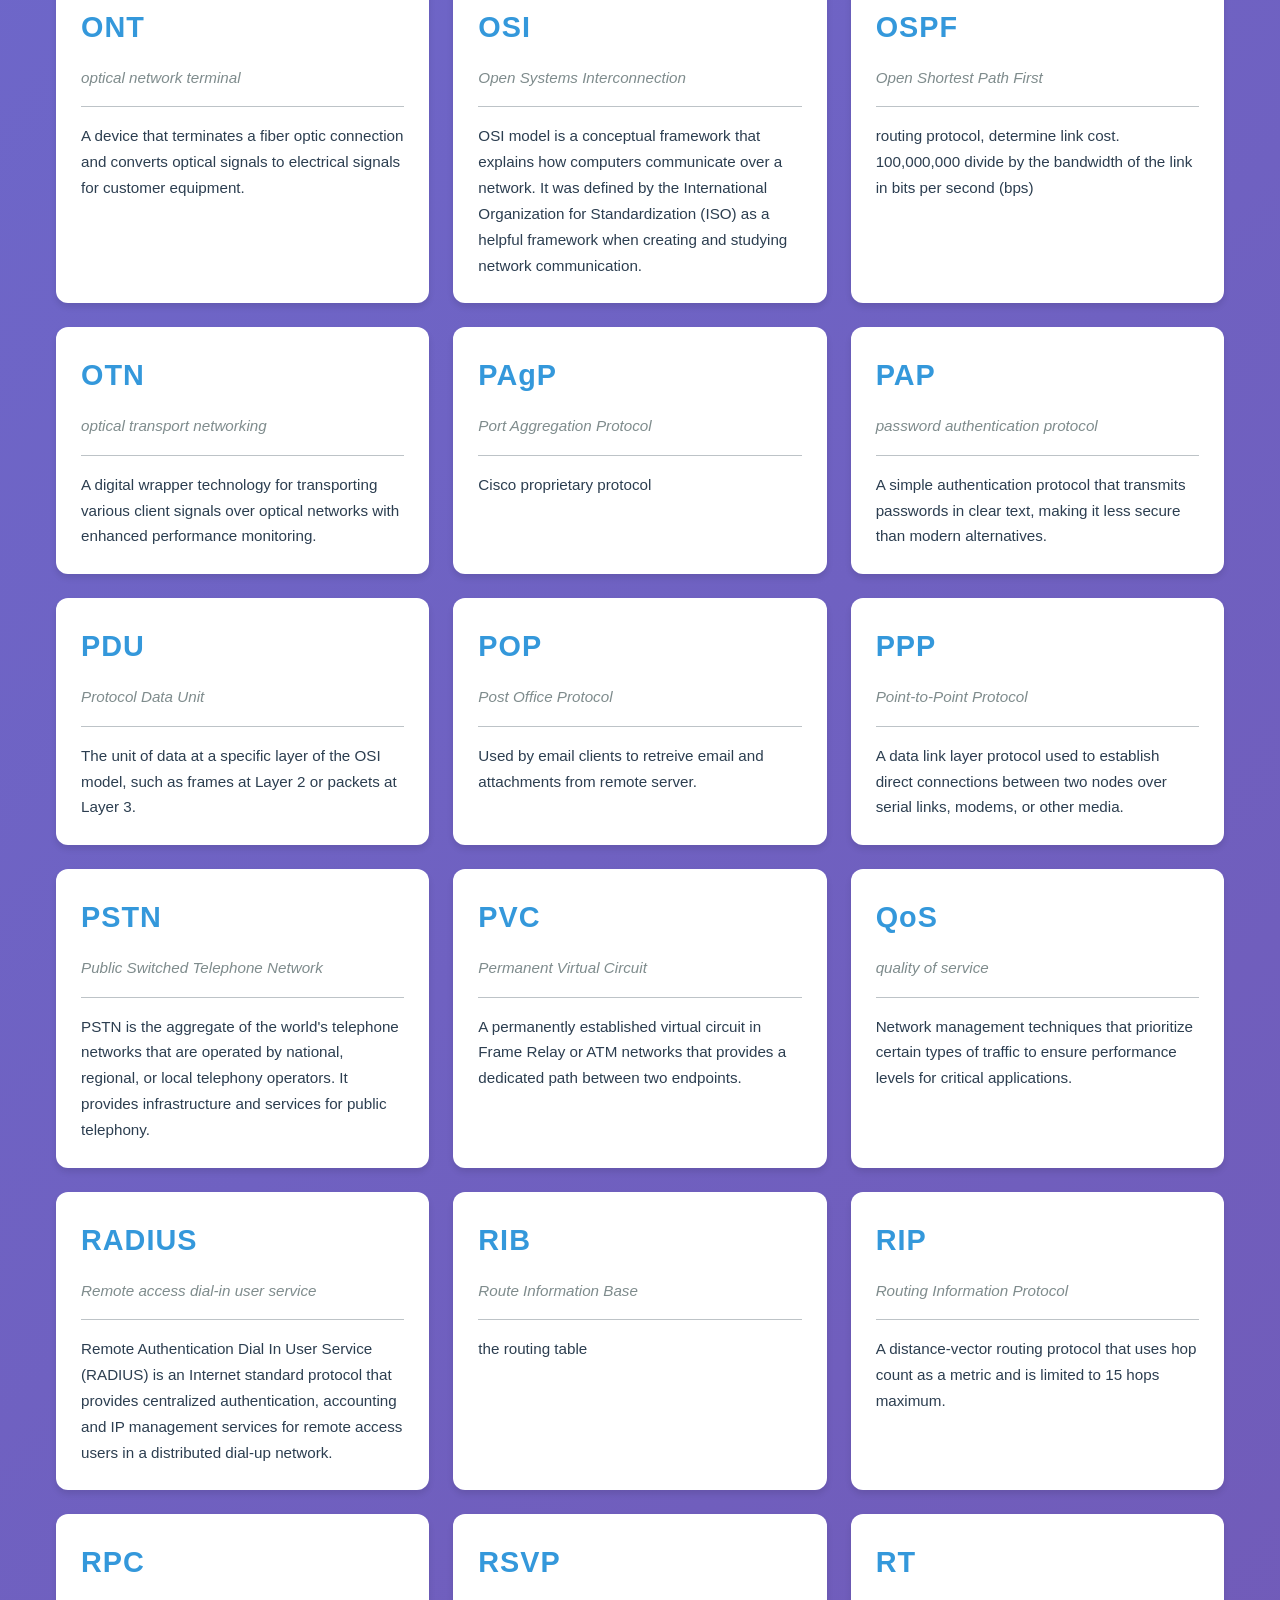
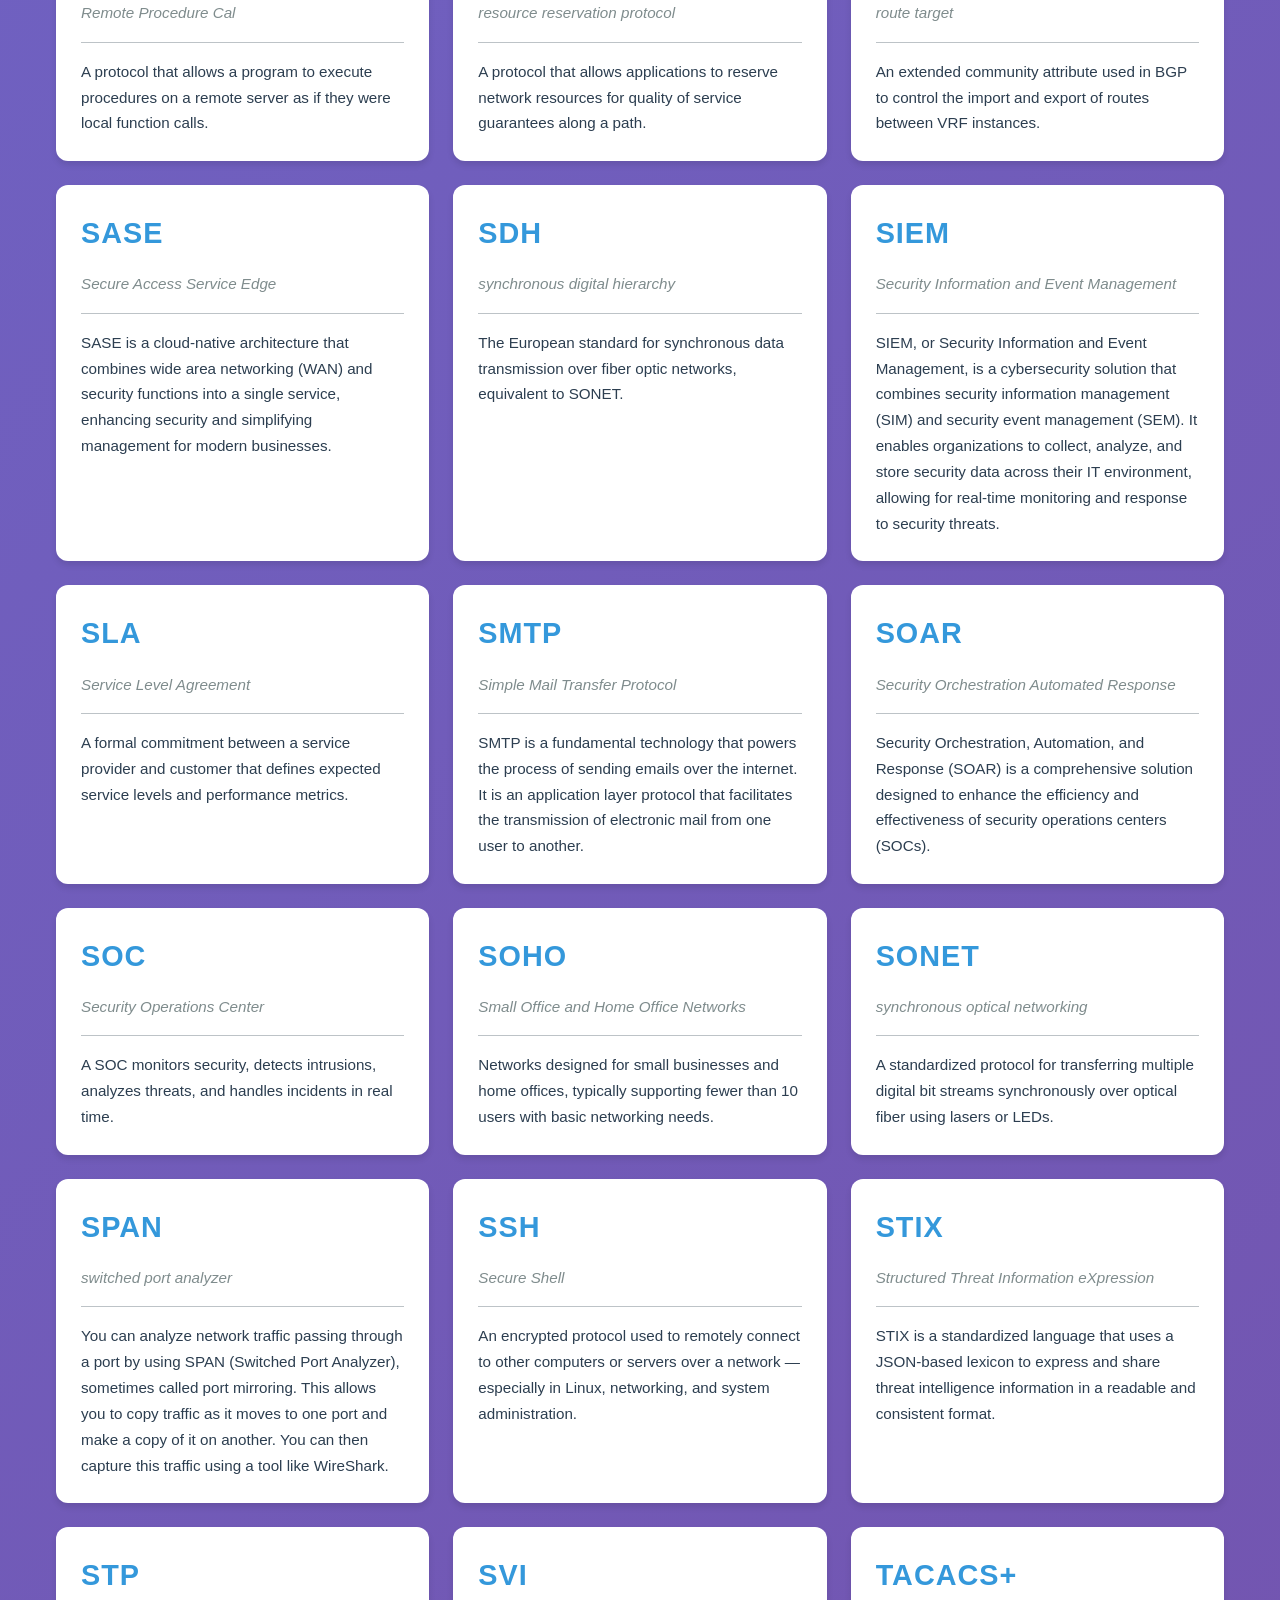
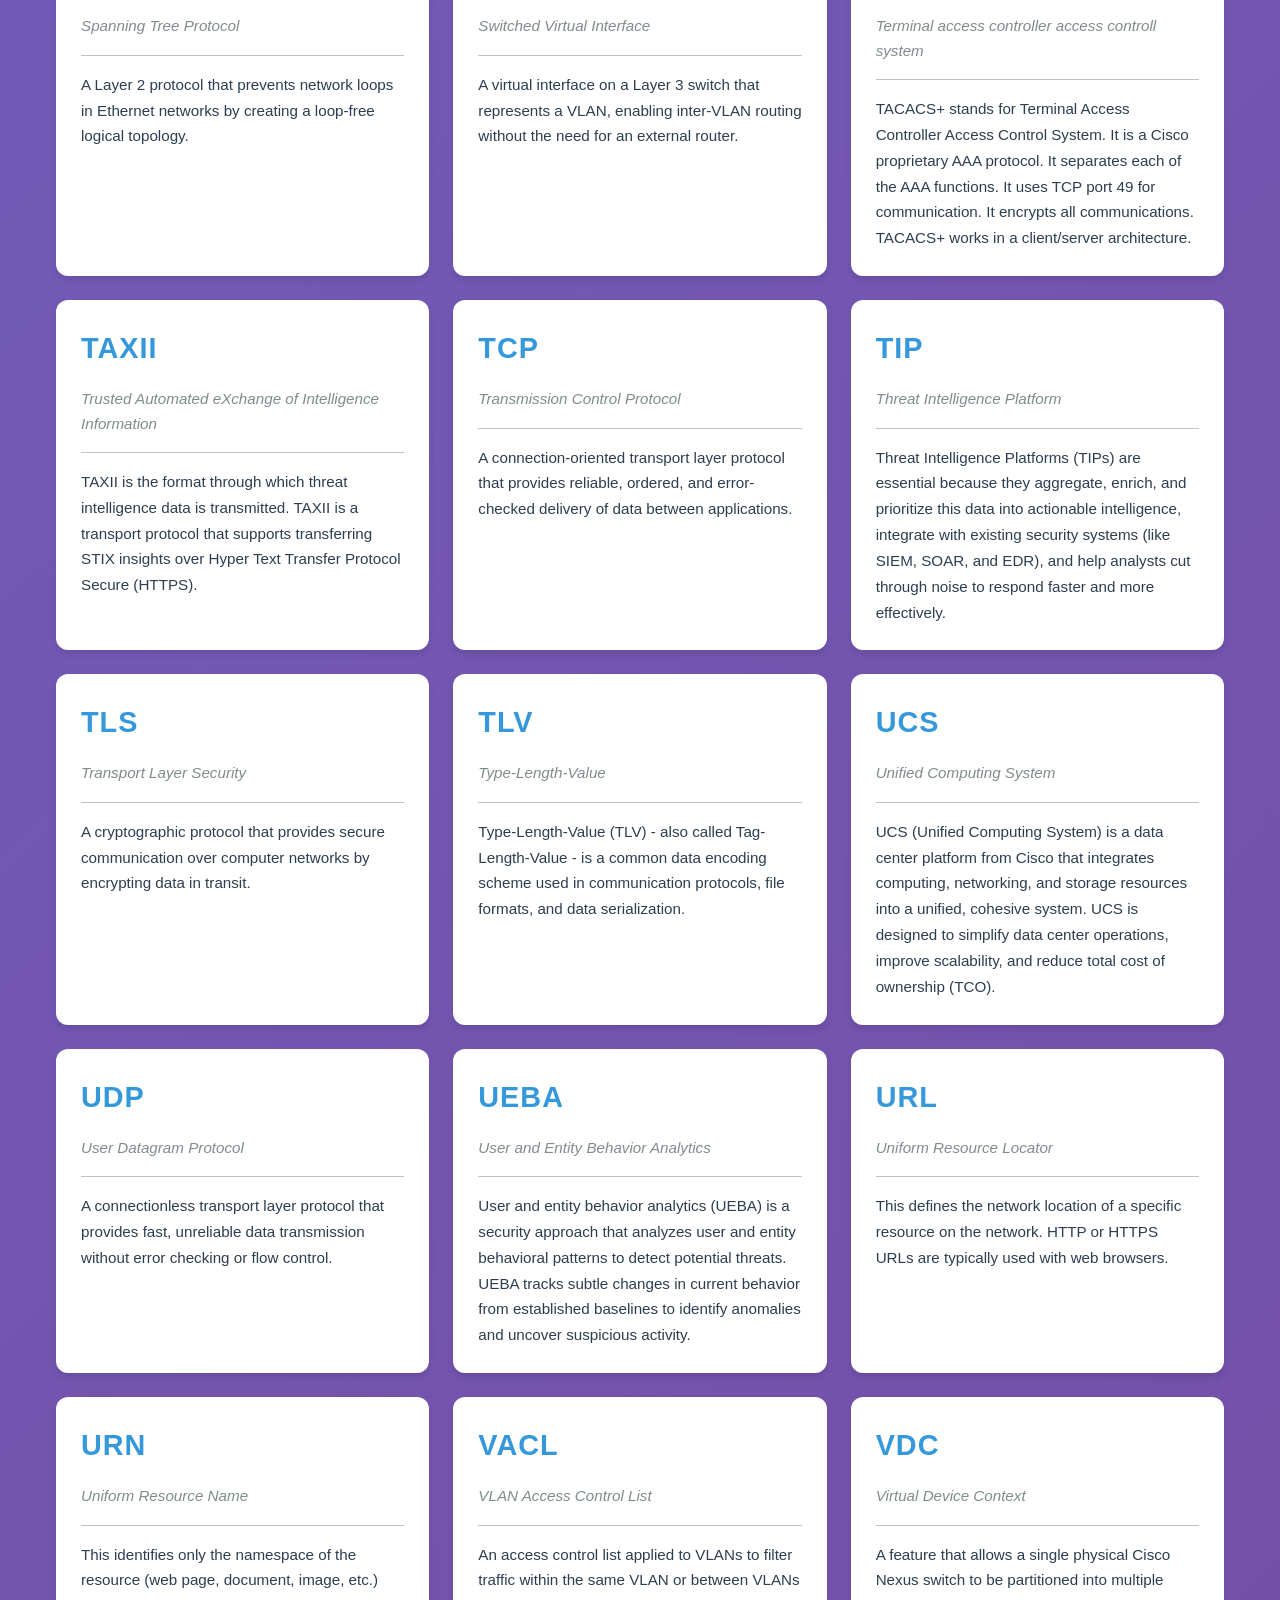
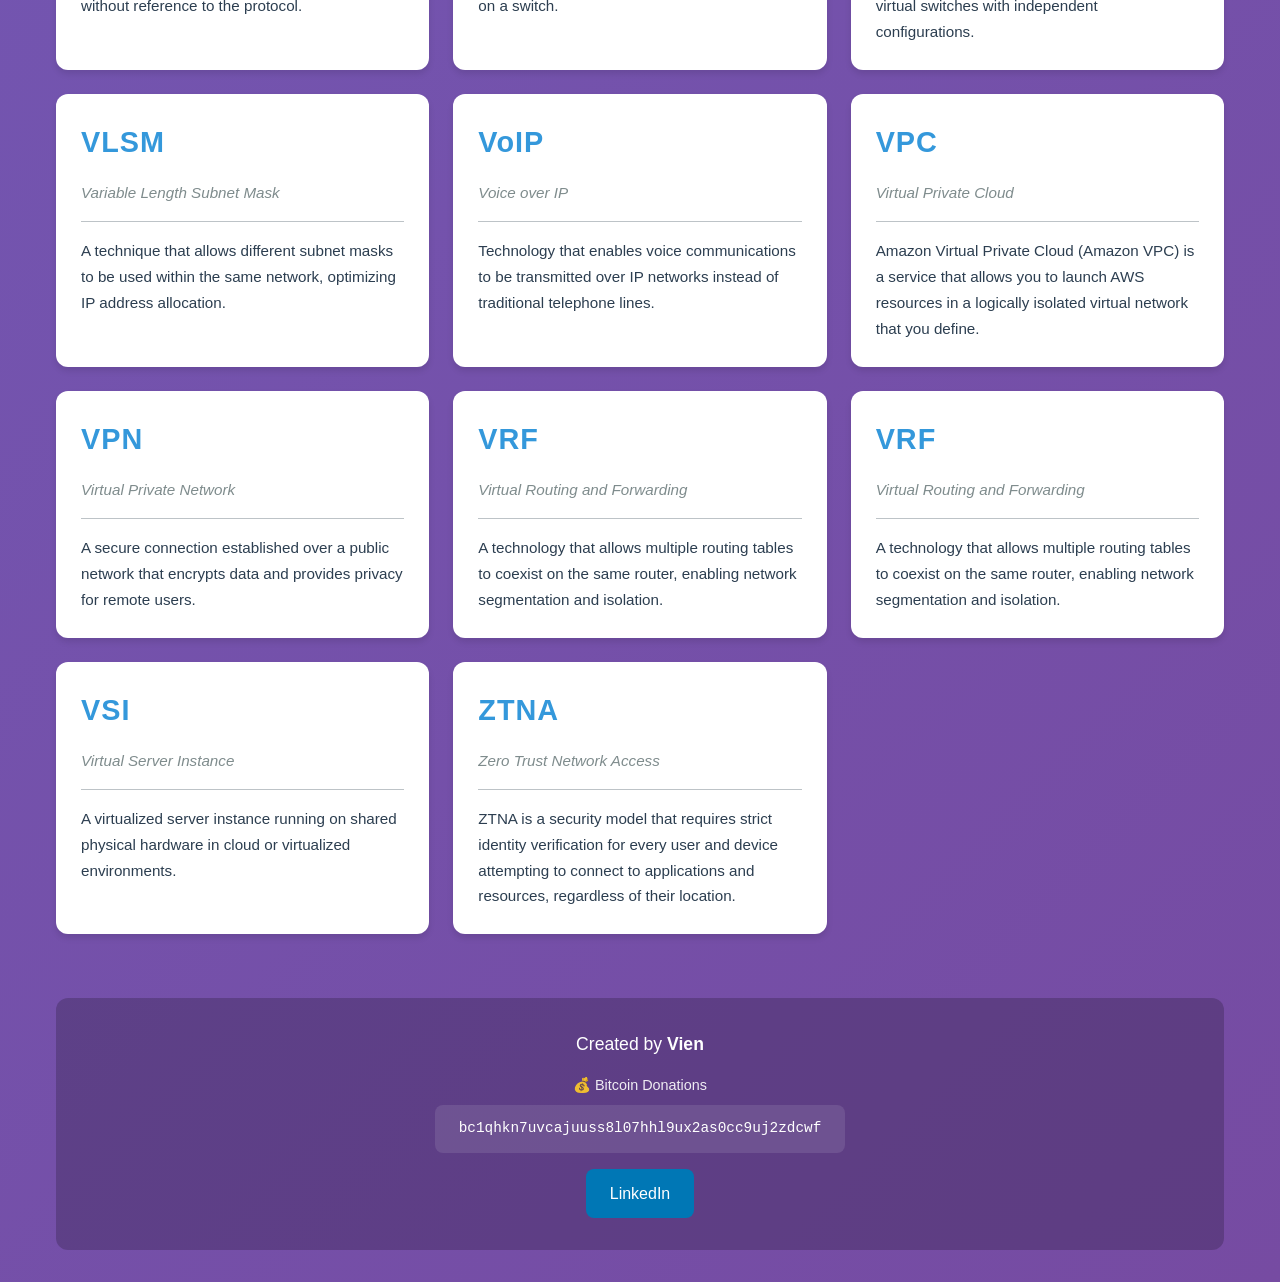
==== commit 0c72a11d: "Added copy btc animation" ====
--- a/index2.html
+++ b/index2.html
@@ -366,7 +366,6 @@
                     rel="noopener noreferrer"
                     class="linkedin-link"
                 >
-                    <span>in</span>
                     LinkedIn
                 </a>
             </div>
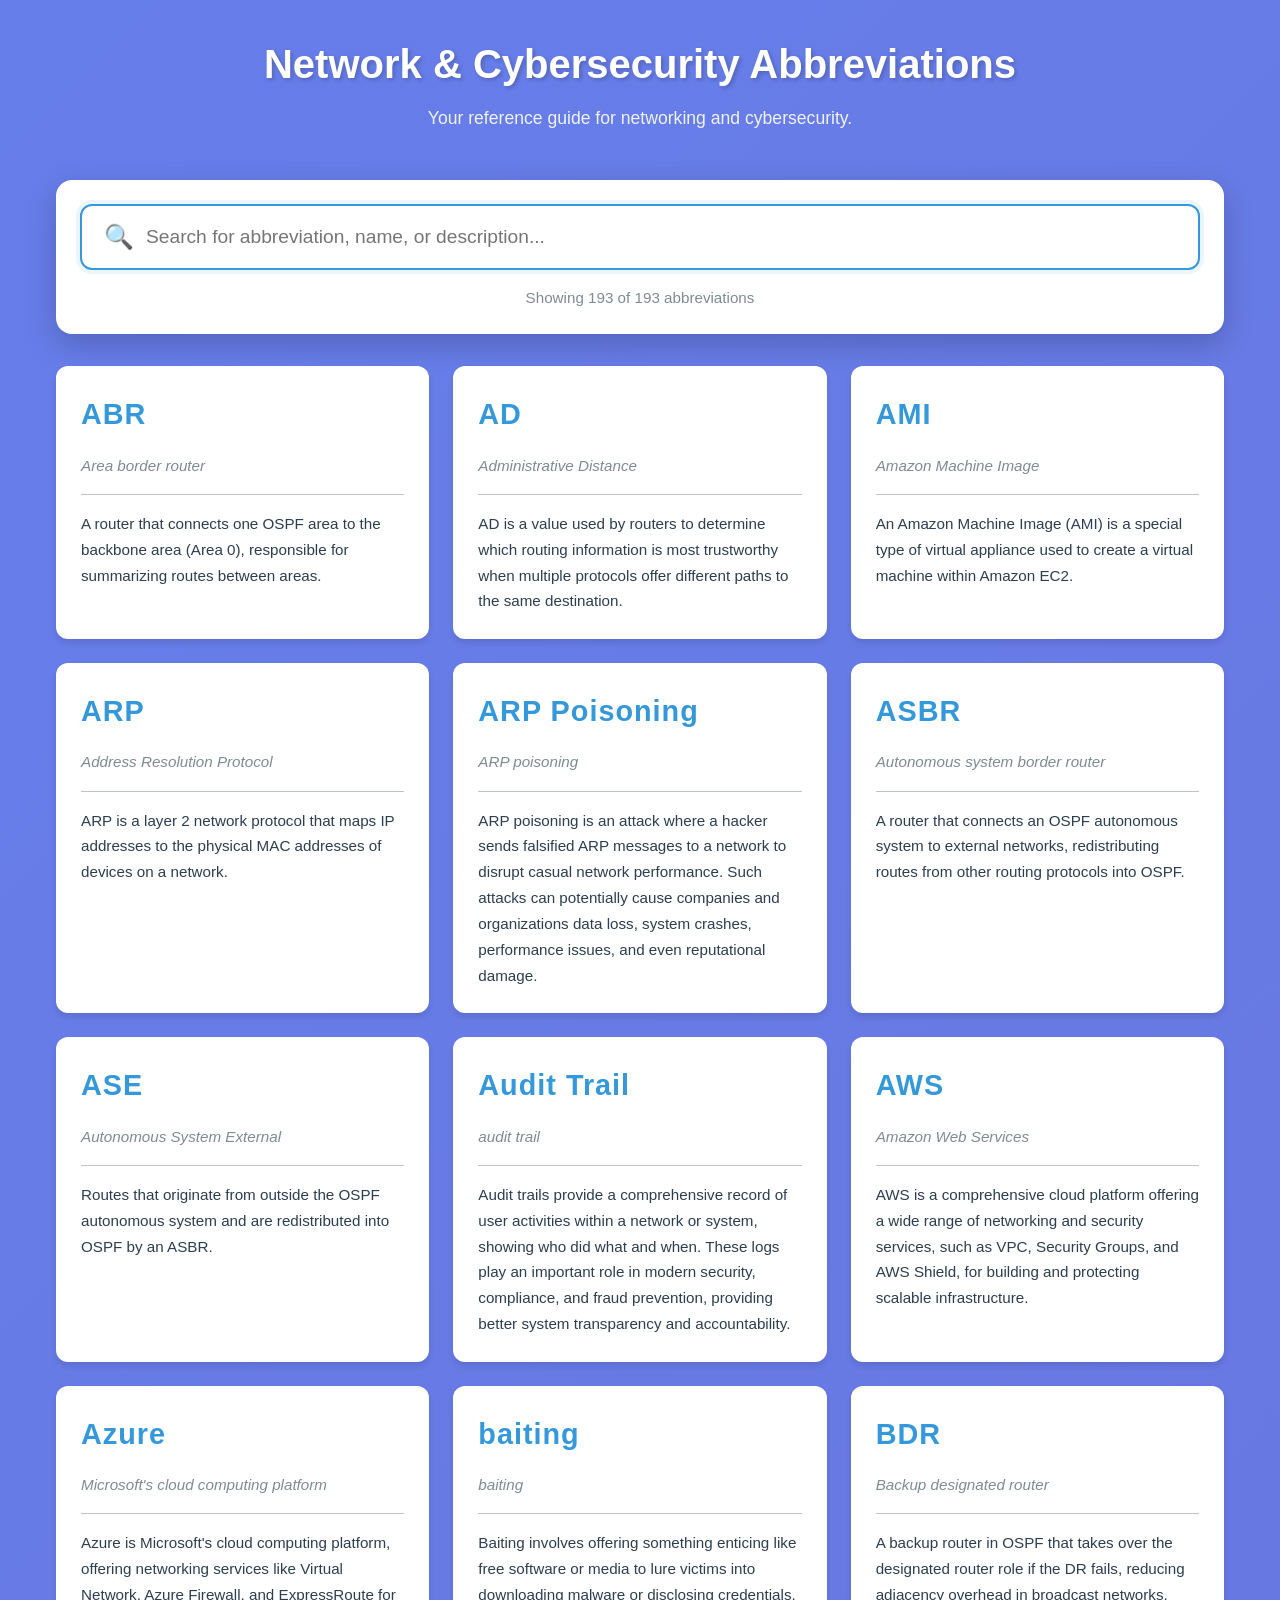
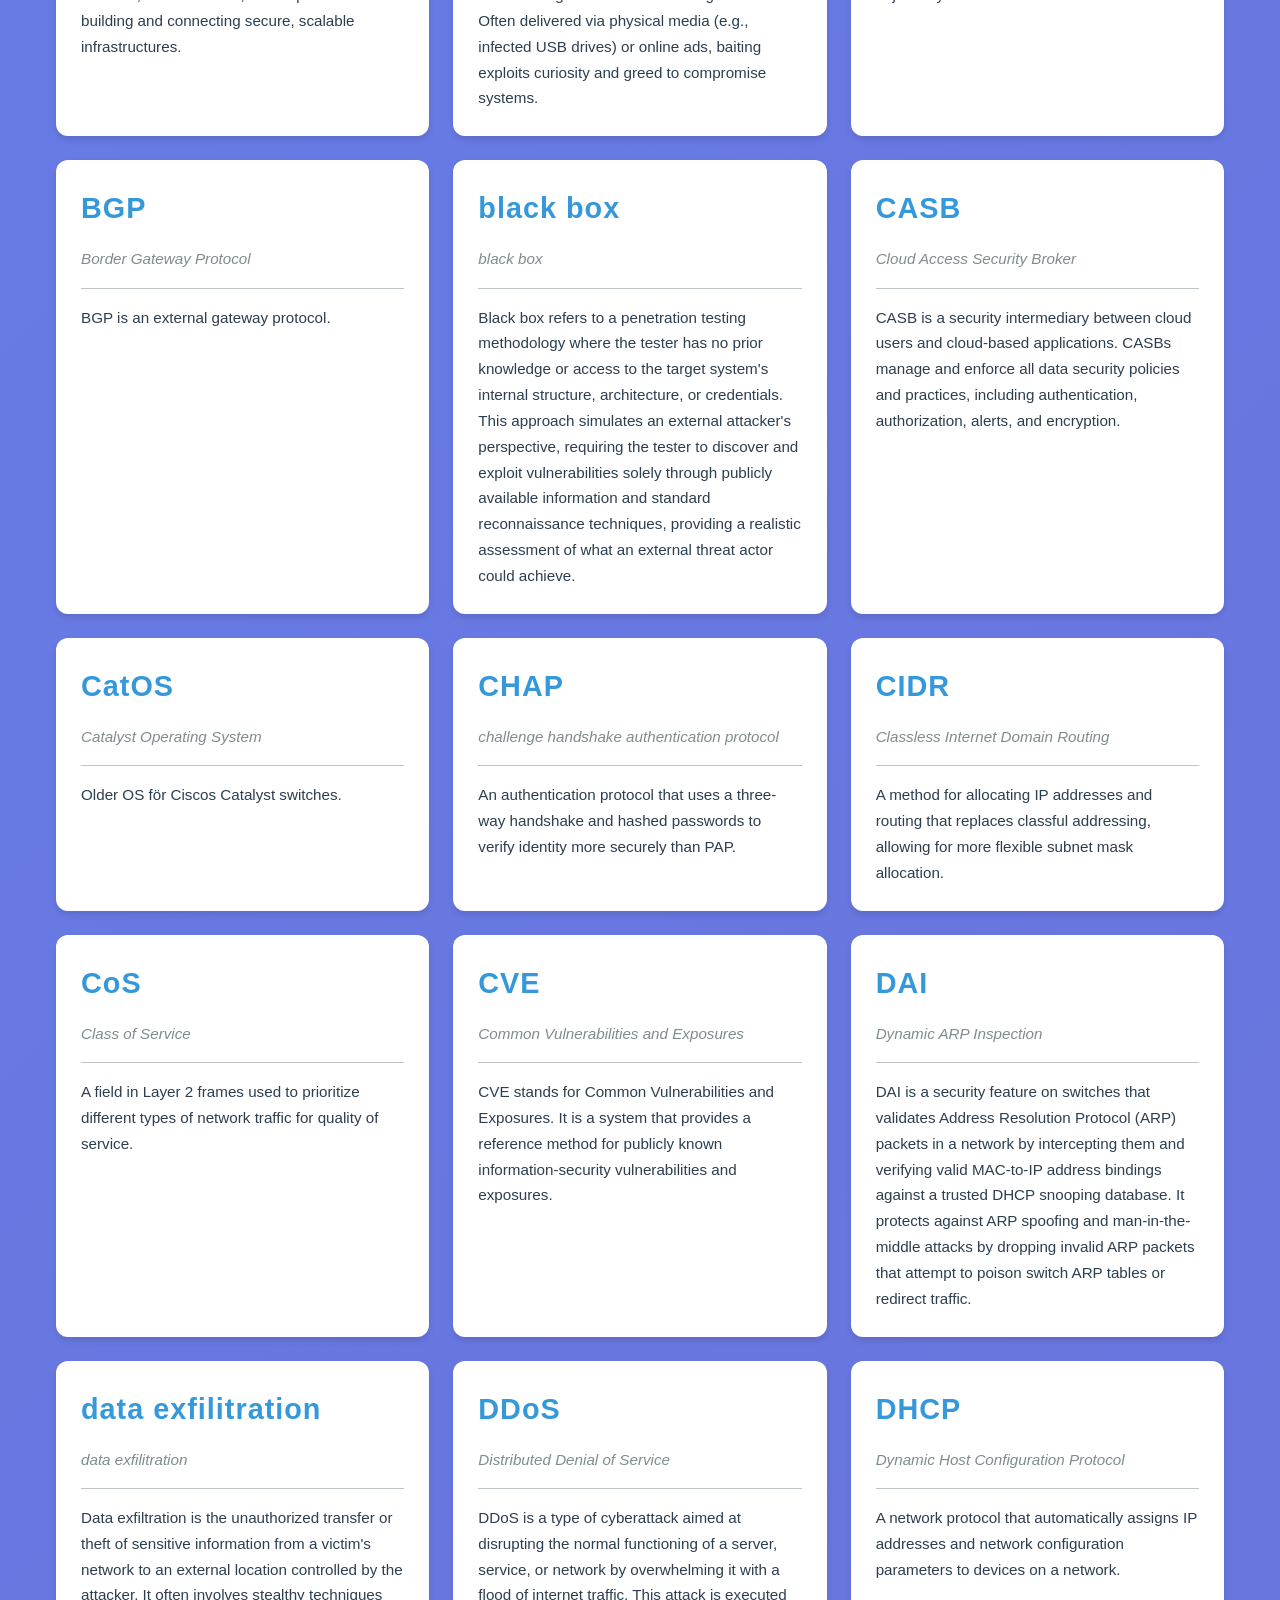
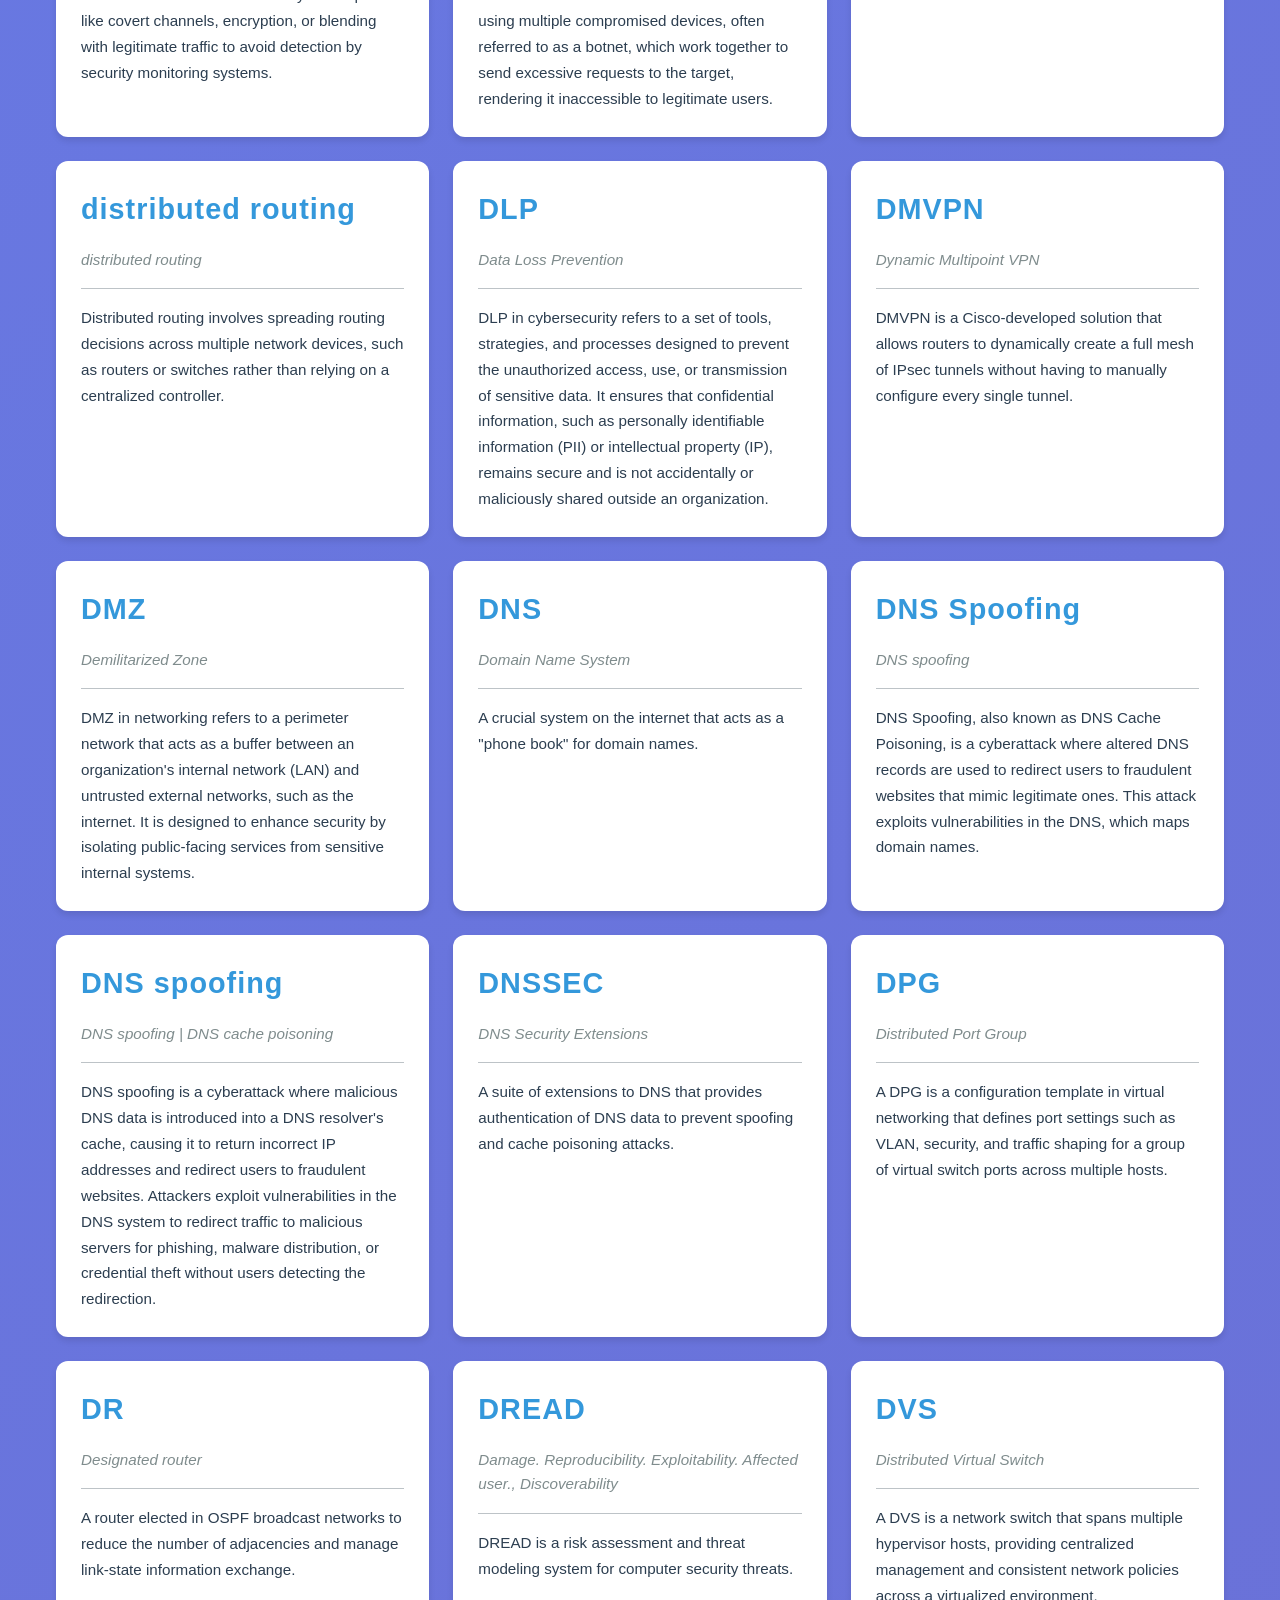
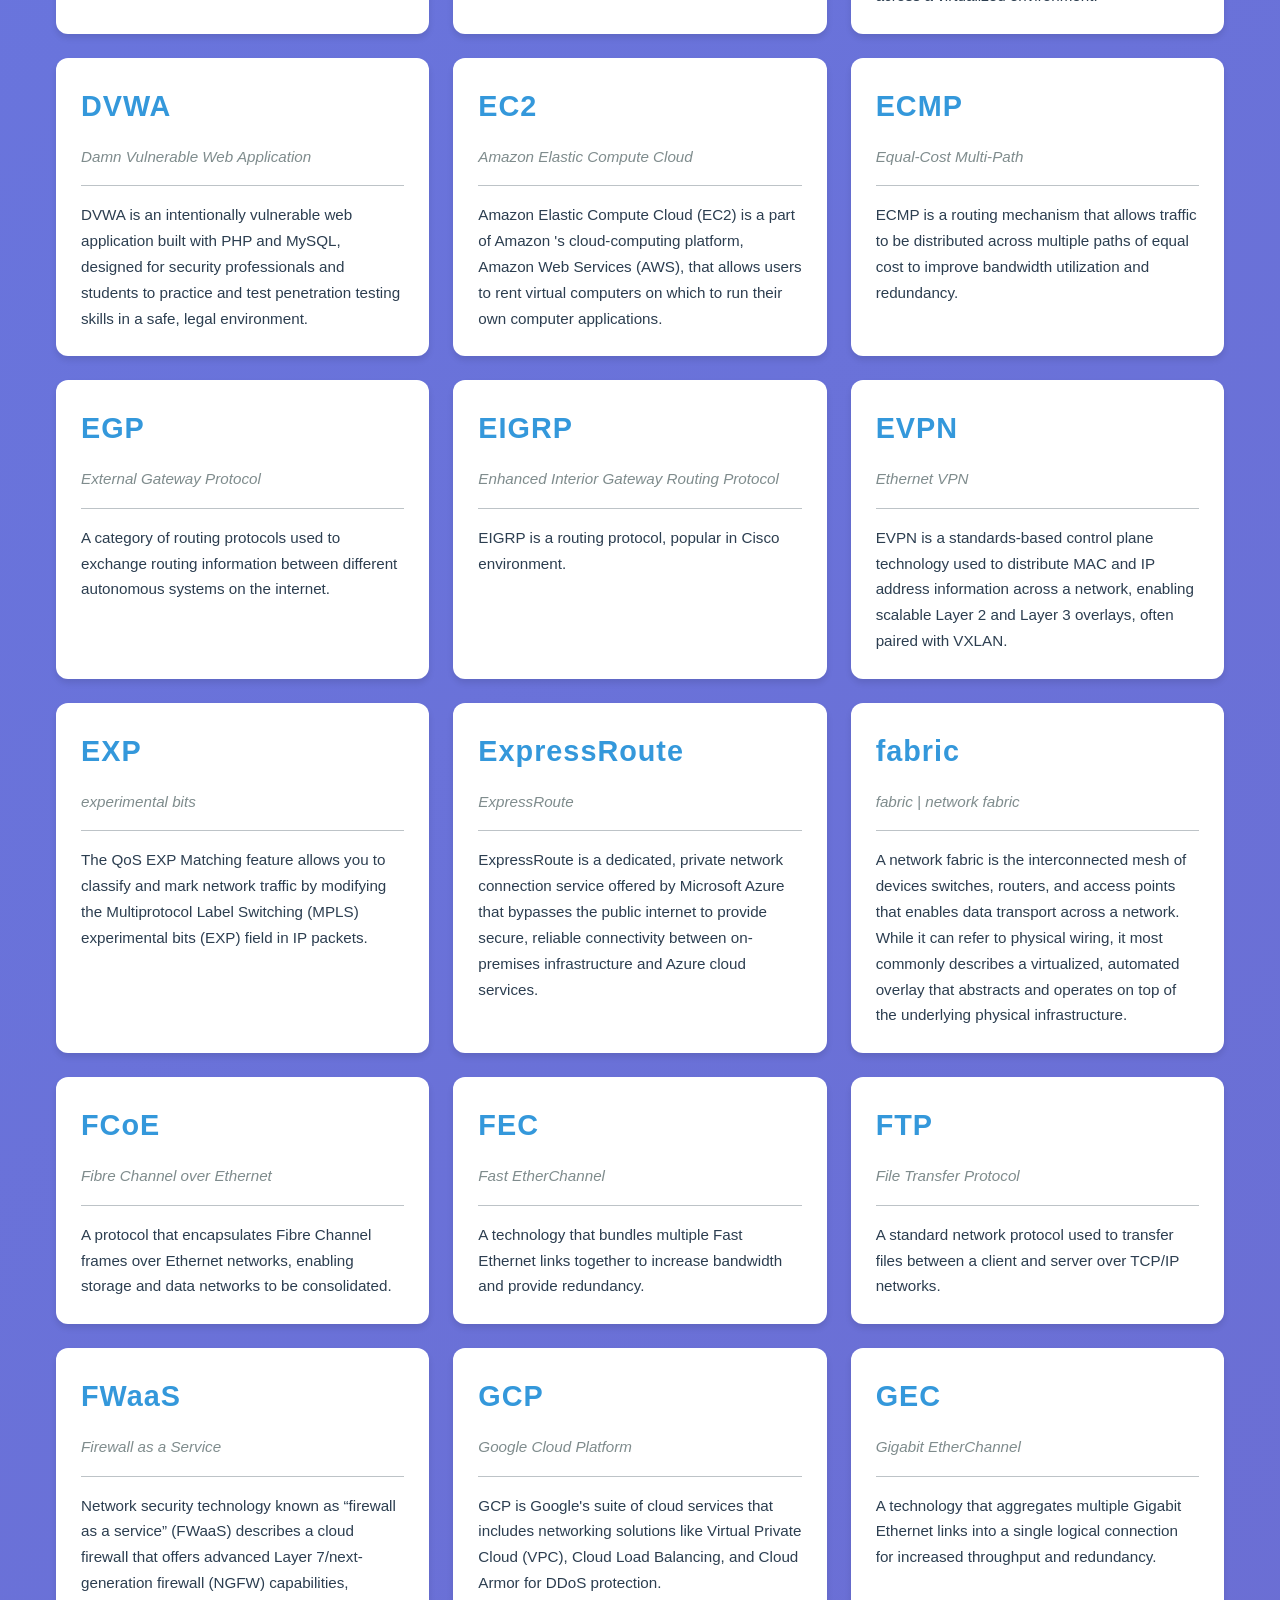
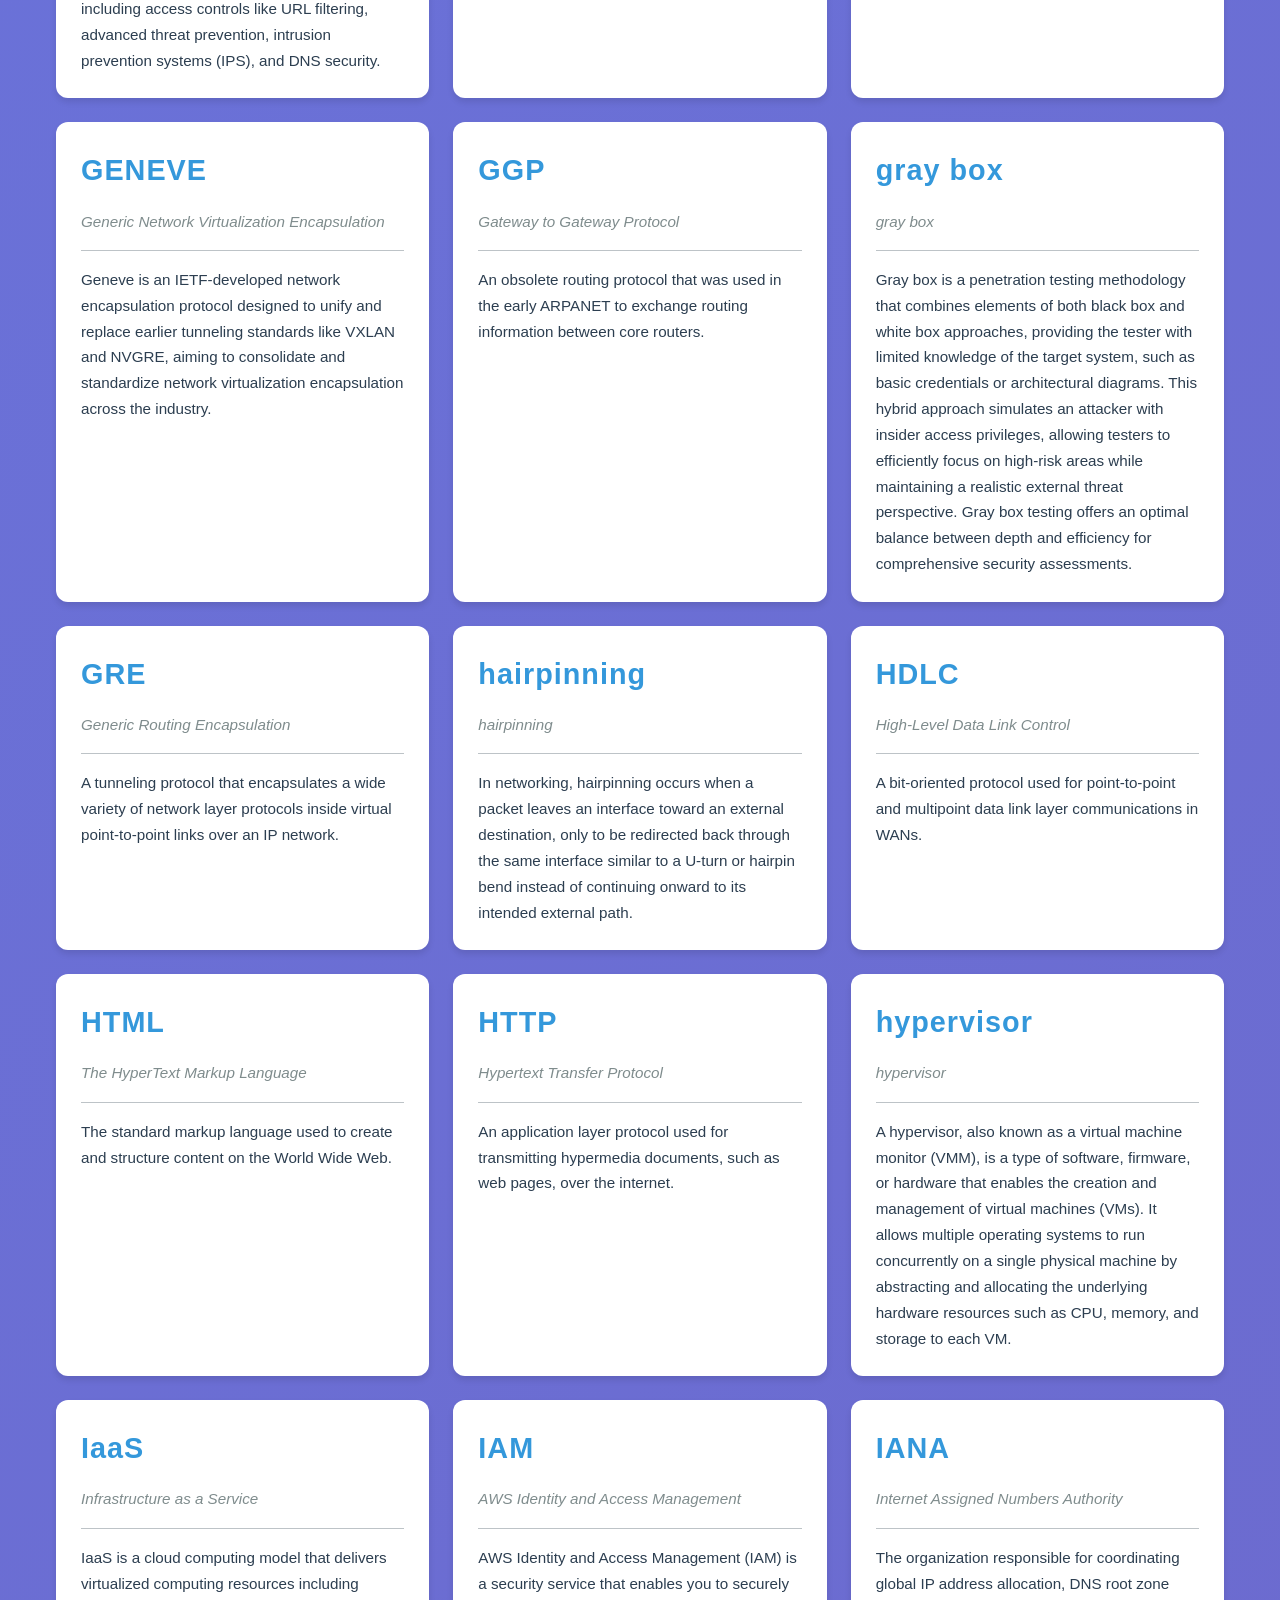
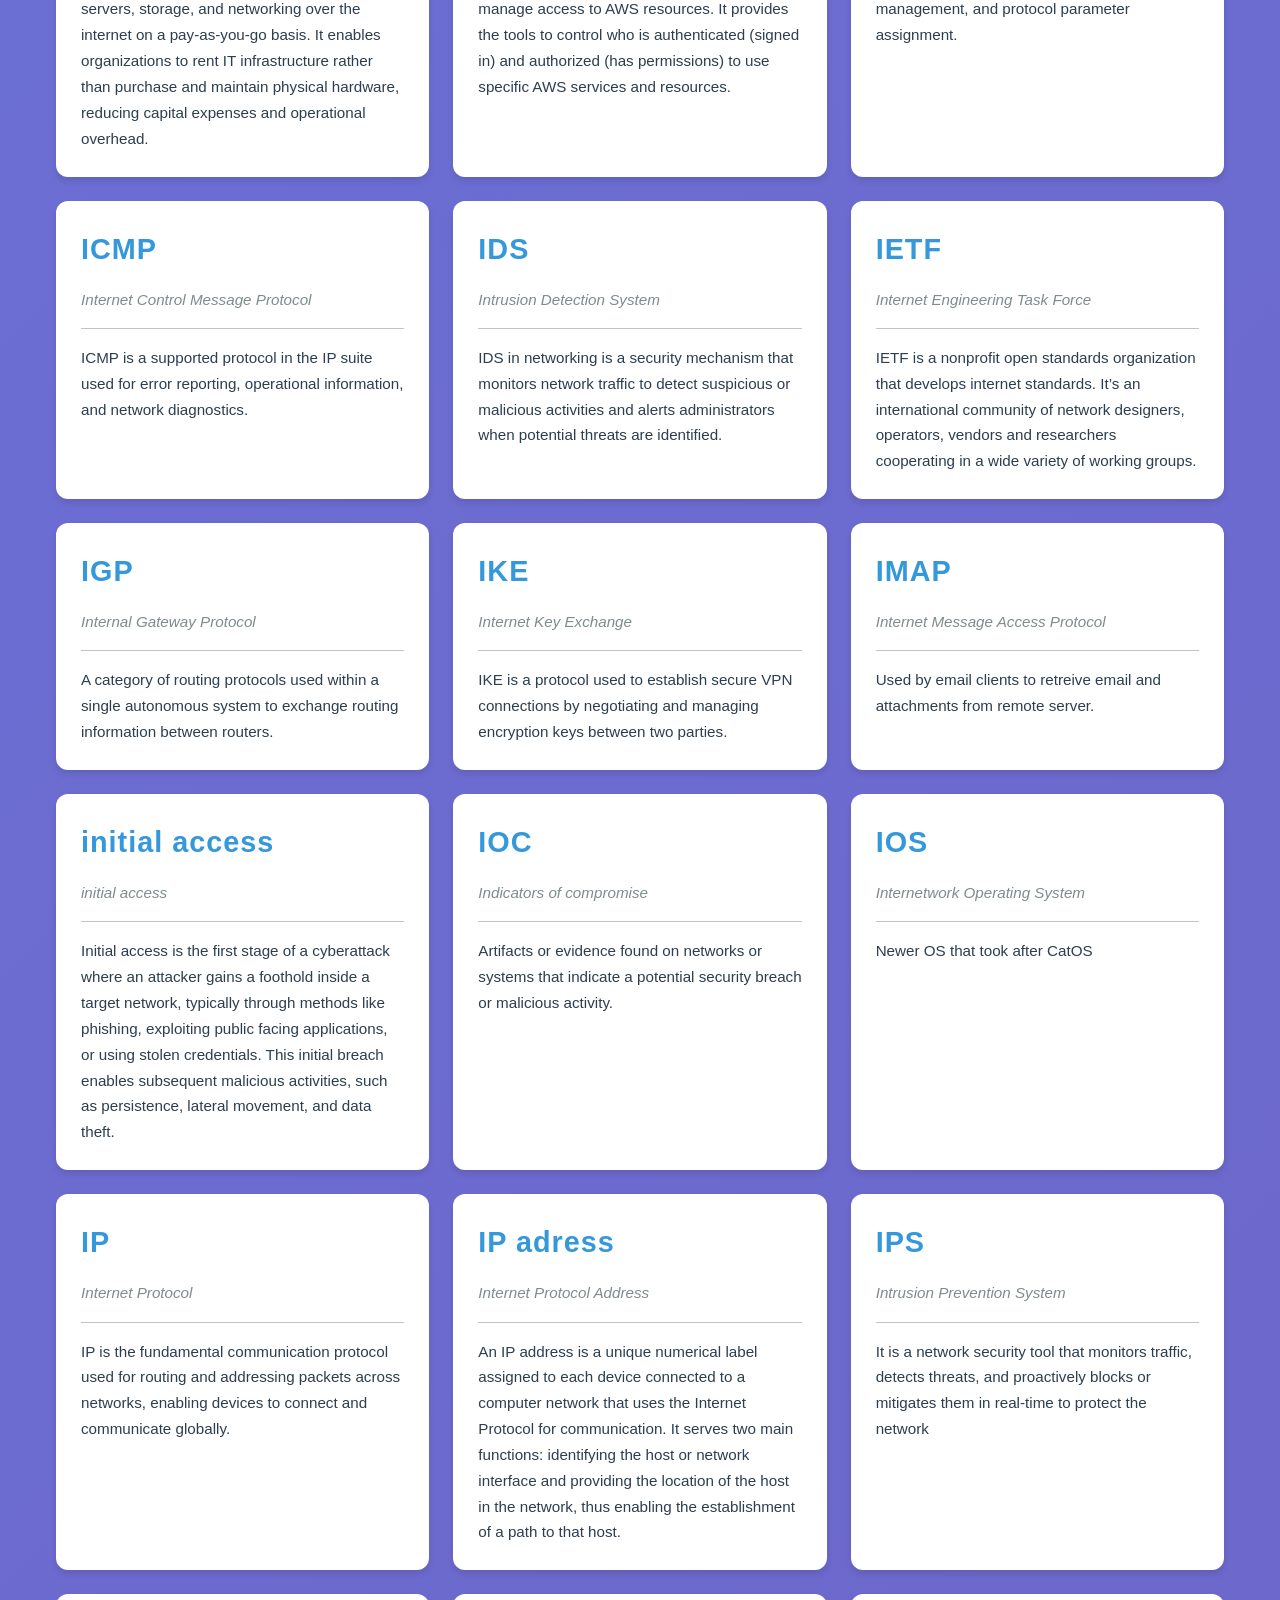
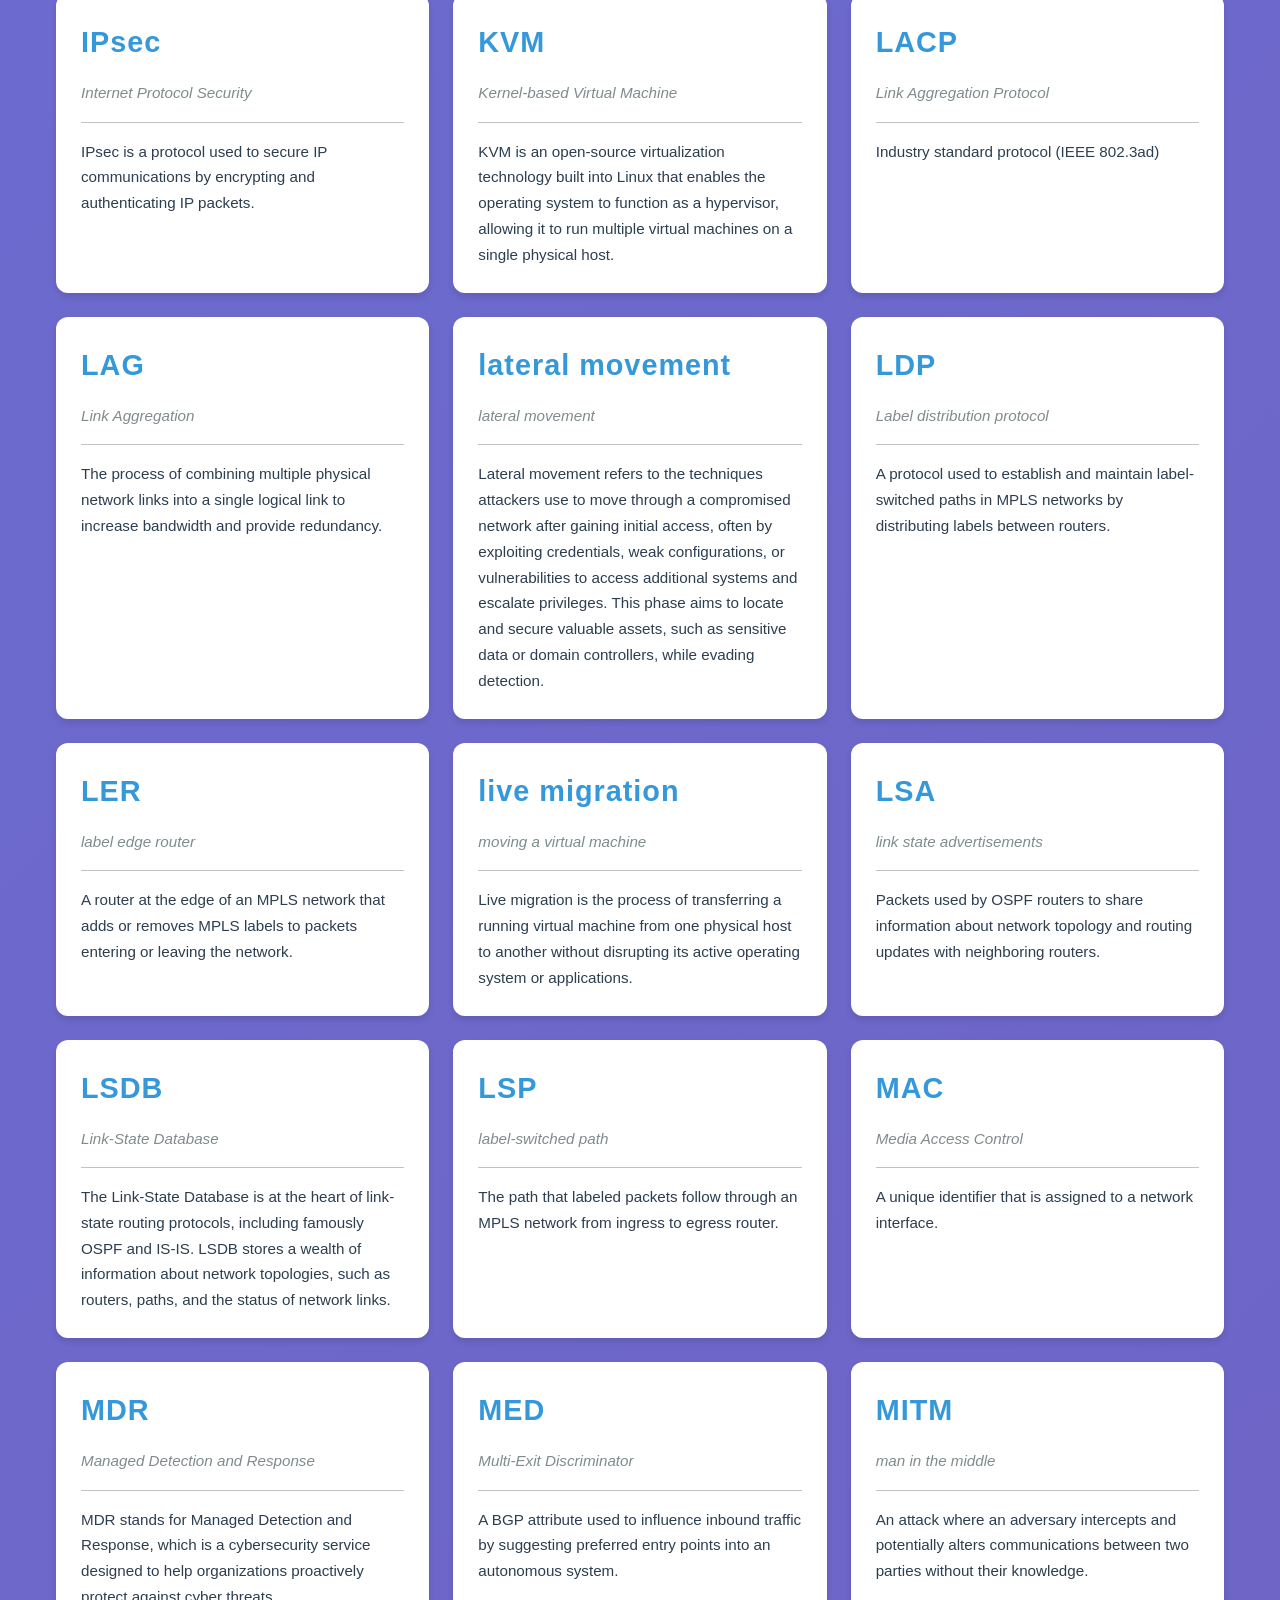
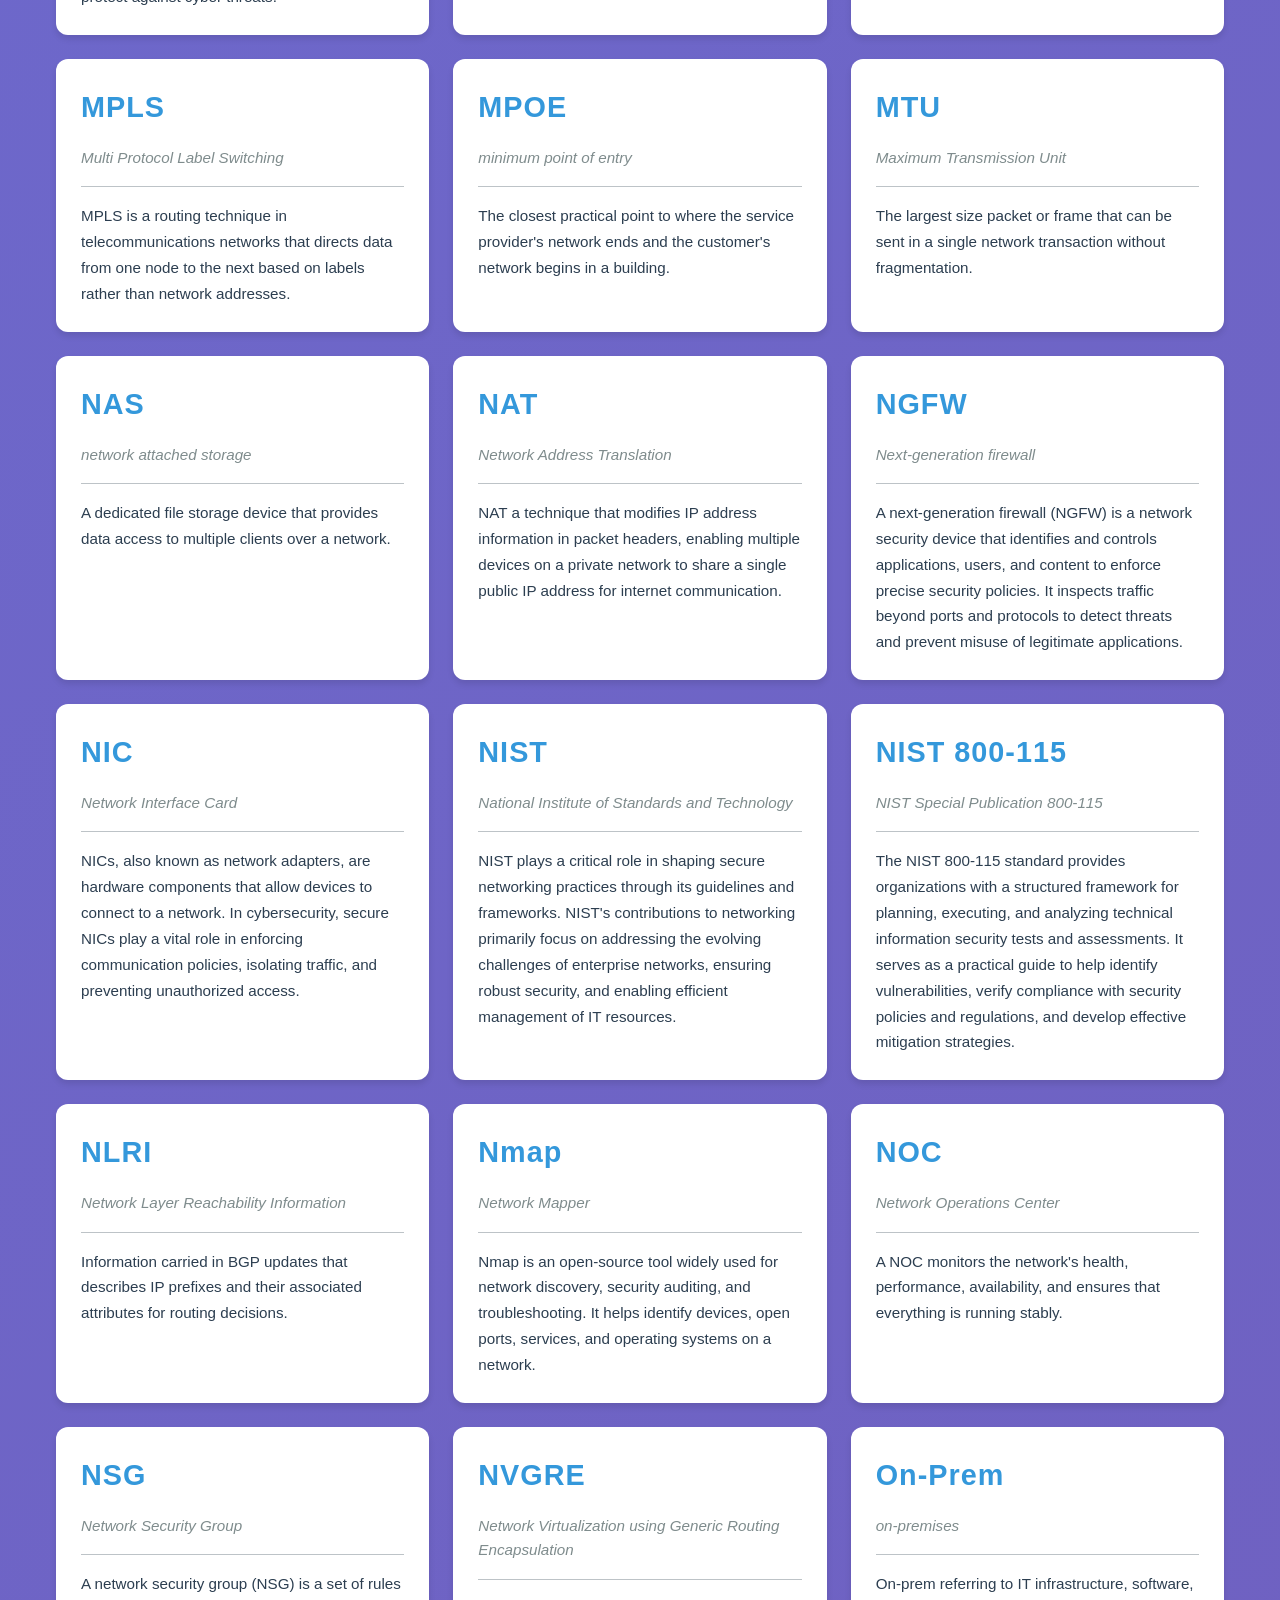
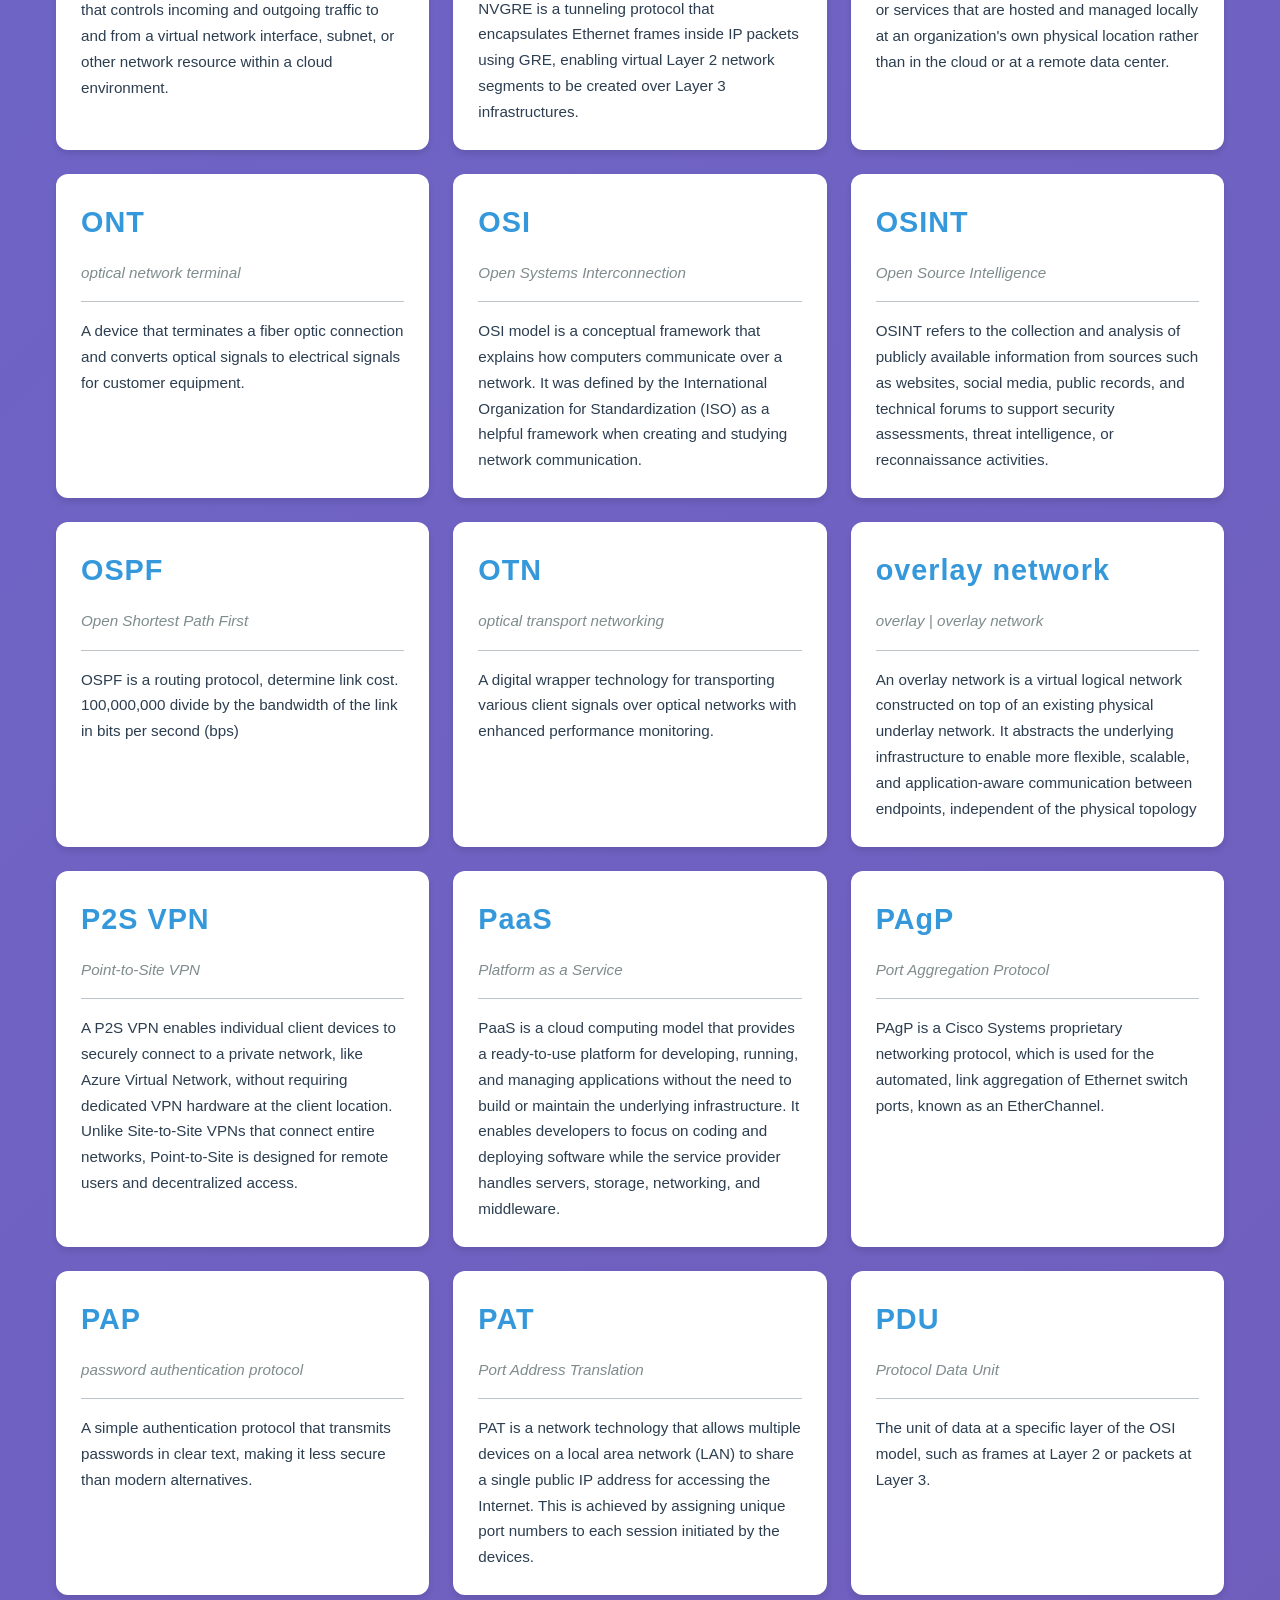
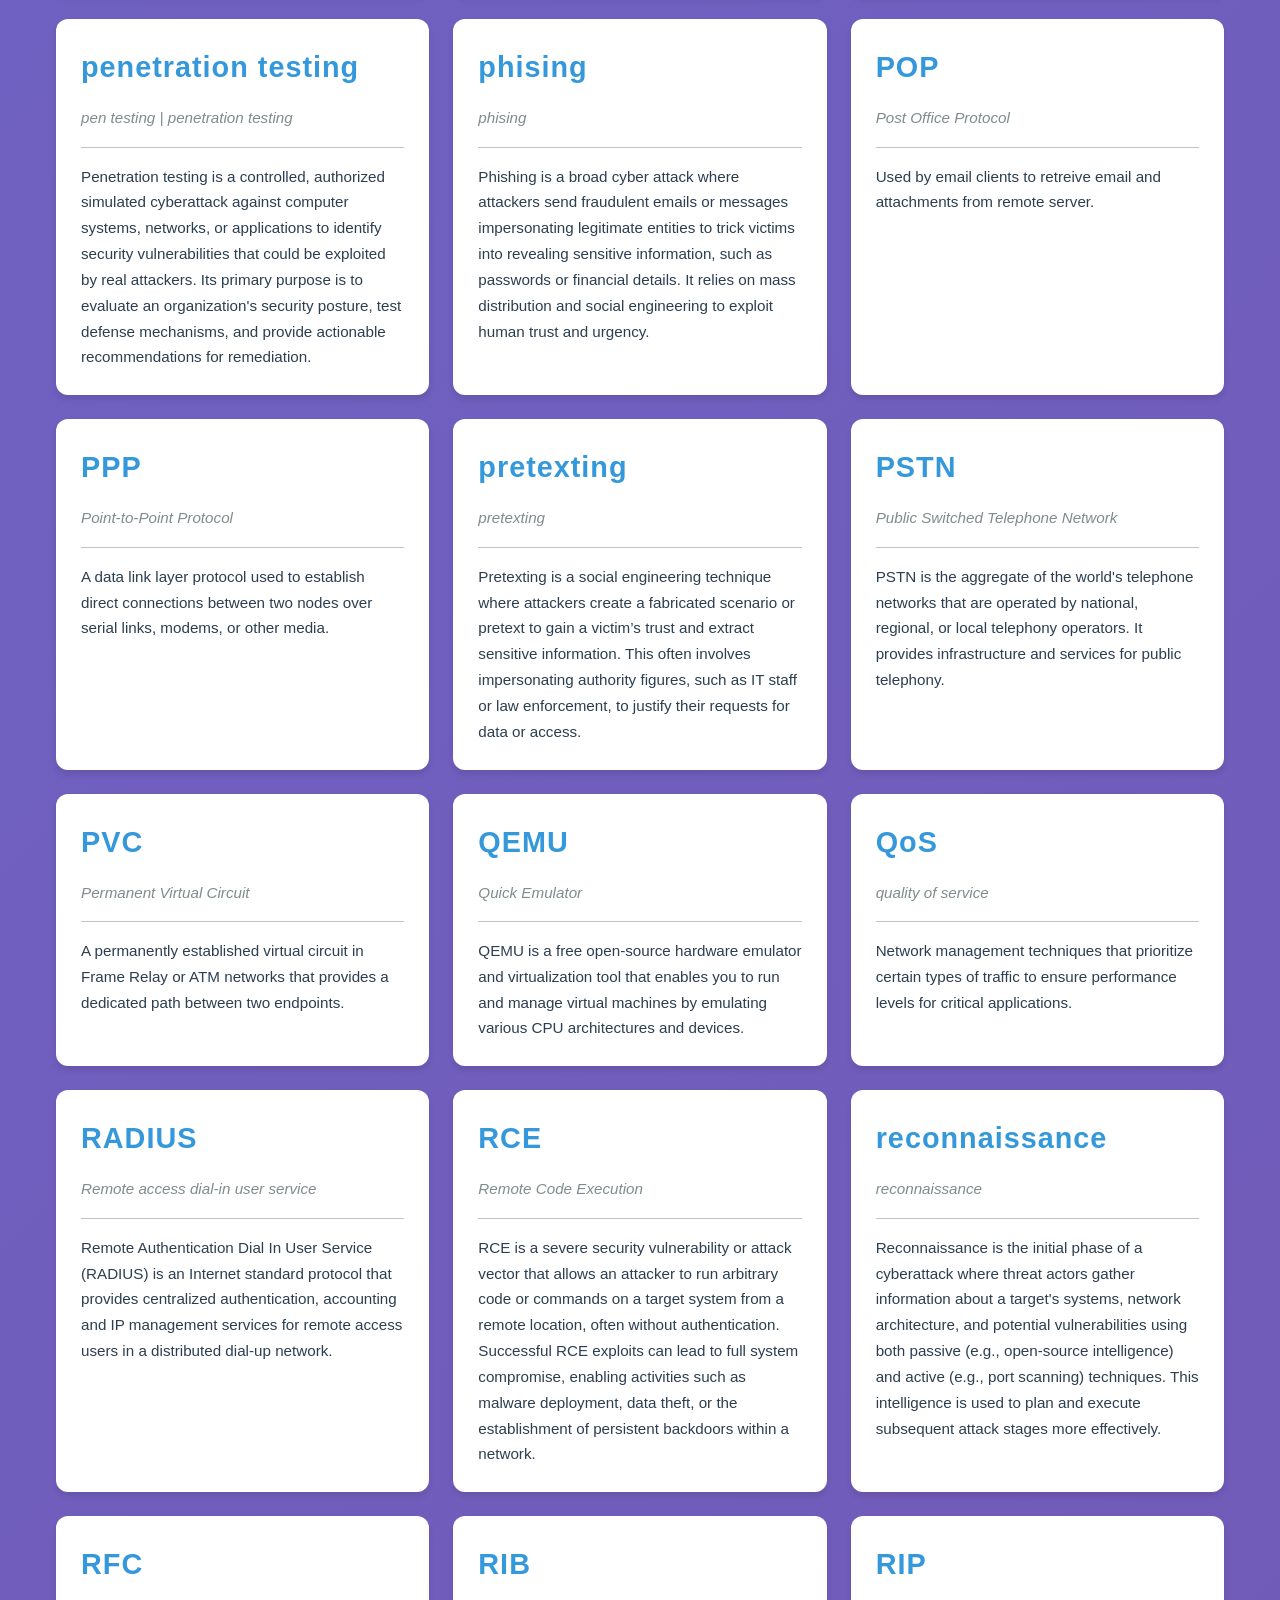
==== commit 4eb79fd0: "Added styles.css and scroll to top button" ====
--- a/index2.html
+++ b/index2.html
@@ -342,11 +342,7 @@
         </div>
 
         <footer>
-            <div class="footer-content">
-                <div class="creator">
-                    Created by <strong>Vien</strong>
-                </div>
-                
+            <div class="footer-content">                
                 <div class="donation-section">
                     <div style="font-size: 0.9rem; opacity: 0.9;">
                         💰 Bitcoin Donations
